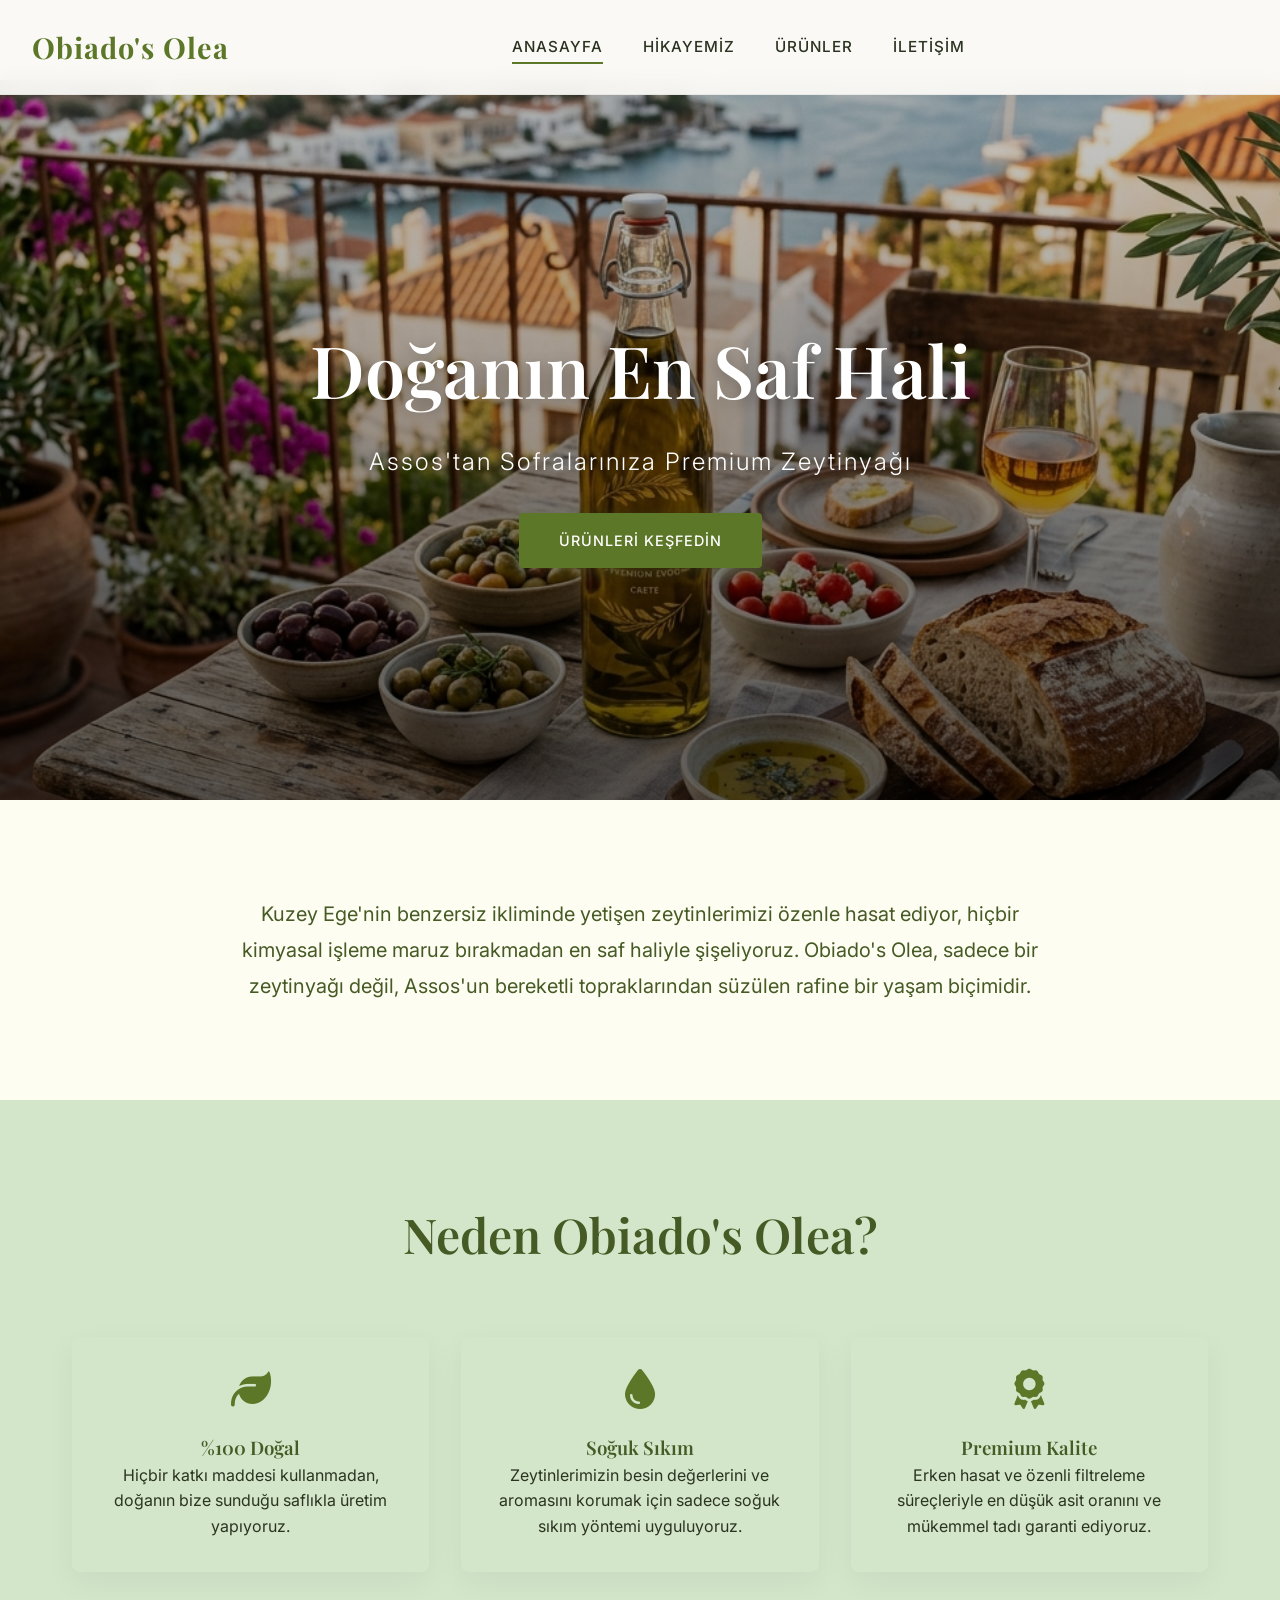
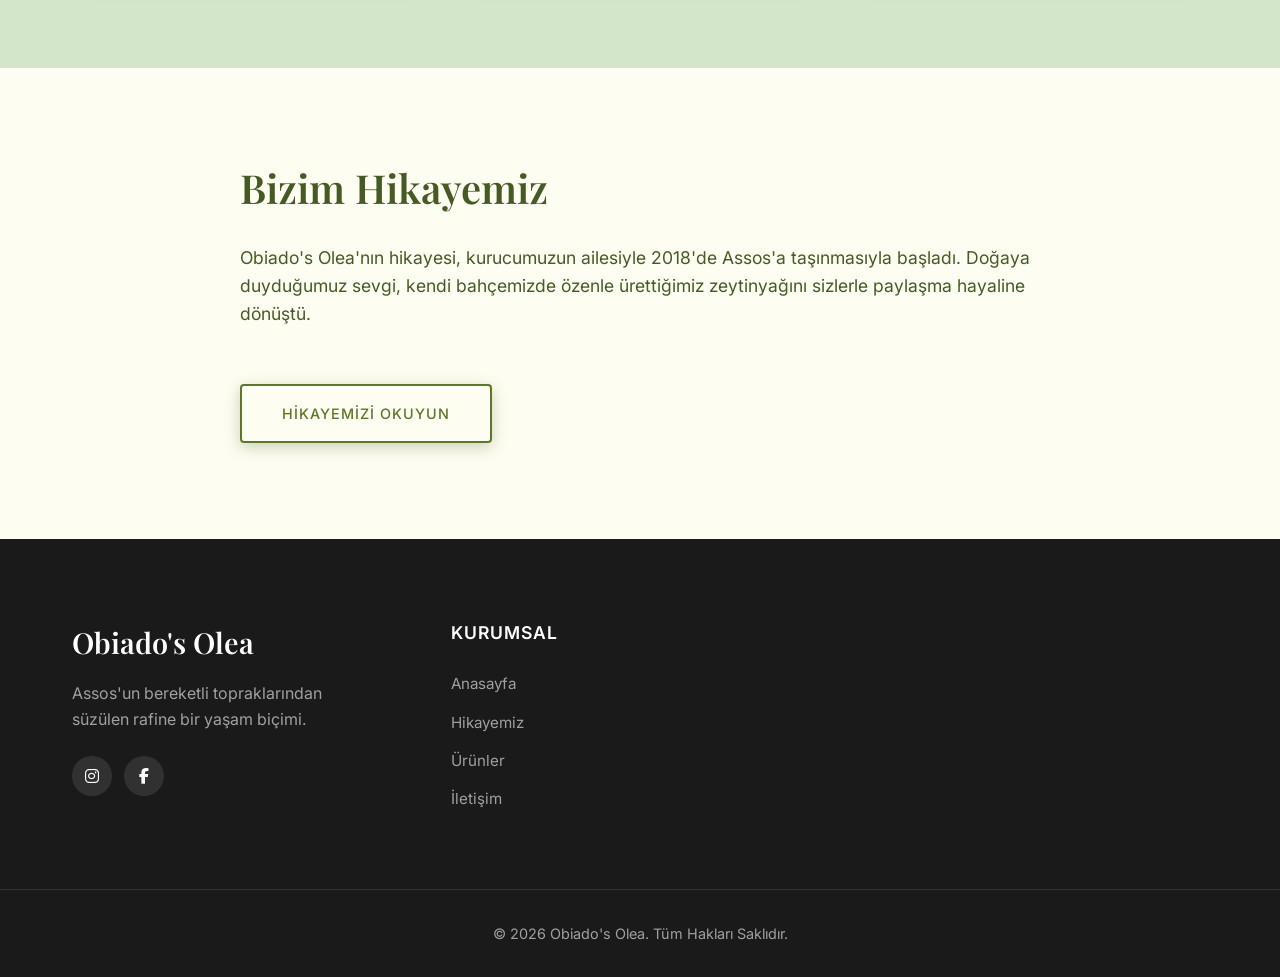
==== index.html @ 3b1939f7 "Add files via upload" ====
<!DOCTYPE html>
<html lang="tr">
<head>
    <meta charset="UTF-8">
    <meta name="viewport" content="width=device-width, initial-scale=1.0">
    <title>Anasayfa | Obiado's Olea</title>
    <meta name="description" content="Assos’un eşsiz doğasından sofralarınıza uzanan premium zeytinyağı serüveni. Obiado's Olea ile doğallığı keşfedin.">
    <link rel="stylesheet" href="styles.css">
    <link rel="preconnect" href="https://fonts.googleapis.com">
    <link rel="preconnect" href="https://fonts.gstatic.com" crossorigin>
    <link href="https://fonts.googleapis.com/css2?family=Inter:wght@300;400;500;600&family=Playfair+Display:ital,wght@0,400;0,600;0,700;1,400&display=swap" rel="stylesheet">
    <link rel="stylesheet" href="https://cdnjs.cloudflare.com/ajax/libs/font-awesome/6.4.0/css/all.min.css">
    <style>
        .features-grid {
            display: grid;
            grid-template-columns: repeat(auto-fit, minmax(300px, 1fr));
            gap: 2rem;
            margin-top: 4rem;
        }
        .feature-card {
            text-align: center;
            padding: 2rem;
            background: var(--bg-light);
            border-radius: 8px;
            box-shadow: 0 10px 30px rgba(0,0,0,0.05);
            transition: var(--transition-smooth);
        }
        .feature-card:hover {
            transform: translateY(-10px);
        }
        .feature-icon {
            font-size: 2.5rem;
            color: var(--primary-color);
            margin-bottom: 1.5rem;
        }
    </style>
</head>
<body>
    <!-- Navbar -->
    <header class="navbar">
        <div class="navbar-container">
            <a href="index.html" class="logo">Obiado's Olea</a>
            <nav class="nav-links">
                <a href="index.html" class="active">Anasayfa</a>
                <a href="hikayemiz.html">Hikayemiz</a>
                <a href="urunler.html">Ürünler</a>
                <a href="iletisim.html">İletişim</a>
            </nav>
            <div class="nav-actions">
                <div class="hamburger">
                    <div class="line1"></div>
                    <div class="line2"></div>
                    <div class="line3"></div>
                </div>
            </div>
        </div>
    </header>

    <!-- Hero Section -->
    <section class="hero">
        <div class="hero-image-container">
            <img src="assets/home_hero.png" alt="Obiado's Olea Mediterranean Setting" class="hero-image">
            <div class="hero-overlay"></div>
        </div>
        <div class="hero-content fade-in-up">
            <h1 class="hero-title">Doğanın En Saf Hali</h1>
            <p class="hero-subtitle">Assos'tan Sofralarınıza Premium Zeytinyağı</p>
            <a href="urunler.html" class="btn-primary" style="margin-top: 2rem;">Ürünleri Keşfedin</a>
        </div>
    </section>

    <main class="story-main">
        <!-- Intro Section -->
        <section class="story-intro content-section fade-in-up">
            <div class="container">
                <p class="lead-text">
                    Kuzey Ege'nin benzersiz ikliminde yetişen zeytinlerimizi özenle hasat ediyor, hiçbir kimyasal işleme maruz bırakmadan en saf haliyle şişeliyoruz. Obiado's Olea, sadece bir zeytinyağı değil, Assos'un bereketli topraklarından süzülen rafine bir yaşam biçimidir.
                </p>
            </div>
        </section>

        <!-- Features -->
        <section class="content-section bg-light">
            <div class="container">
                <h2 class="section-title fade-in-up">Neden Obiado's Olea?</h2>
                <div class="features-grid">
                    <div class="feature-card fade-in-up" style="transition-delay: 0.1s">
                        <i class="fas fa-leaf feature-icon"></i>
                        <h3>%100 Doğal</h3>
                        <p>Hiçbir katkı maddesi kullanmadan, doğanın bize sunduğu saflıkla üretim yapıyoruz.</p>
                    </div>
                    <div class="feature-card fade-in-up" style="transition-delay: 0.2s">
                        <i class="fas fa-tint feature-icon"></i>
                        <h3>Soğuk Sıkım</h3>
                        <p>Zeytinlerimizin besin değerlerini ve aromasını korumak için sadece soğuk sıkım yöntemi uyguluyoruz.</p>
                    </div>
                    <div class="feature-card fade-in-up" style="transition-delay: 0.3s">
                        <i class="fas fa-award feature-icon"></i>
                        <h3>Premium Kalite</h3>
                        <p>Erken hasat ve özenli filtreleme süreçleriyle en düşük asit oranını ve mükemmel tadı garanti ediyoruz.</p>
                    </div>
                </div>
            </div>
        </section>

        <!-- CTA to Story -->
        <section class="story-chapter content-section">
            <div class="container chapter-grid text-center">
                <div class="chapter-text full-width fade-in-up">
                    <h2>Bizim Hikayemiz</h2>
                    <p>Obiado's Olea'nın hikayesi, kurucumuzun ailesiyle 2018'de Assos'a taşınmasıyla başladı. Doğaya duyduğumuz sevgi, kendi bahçemizde özenle ürettiğimiz zeytinyağını sizlerle paylaşma hayaline dönüştü.</p>
                    <a href="hikayemiz.html" class="btn-primary" style="background-color: transparent; color: var(--primary-color); border: 2px solid var(--primary-color);">Hikayemizi Okuyun</a>
                </div>
            </div>
        </section>
    </main>

    <!-- Footer -->
    <footer class="site-footer">
        <div class="container footer-grid">
            <div class="footer-col brand-col">
                <h3 class="footer-logo">Obiado's Olea</h3>
                <p>Assos'un bereketli topraklarından süzülen rafine bir yaşam biçimi.</p>
                <div class="social-links">
                    <a href="#"><i class="fab fa-instagram"></i></a>
                    <a href="#"><i class="fab fa-facebook-f"></i></a>
                </div>
            </div>
            <div class="footer-col">
                <h4>Kurumsal</h4>
                <ul>
                    <li><a href="index.html">Anasayfa</a></li>
                    <li><a href="hikayemiz.html">Hikayemiz</a></li>
                    <li><a href="urunler.html">Ürünler</a></li>
                    <li><a href="iletisim.html">İletişim</a></li>
                </ul>
            </div>

        </div>
        <div class="footer-bottom">
            <p>&copy; 2026 Obiado's Olea. Tüm Hakları Saklıdır.</p>
        </div>
    </footer>

    <script src="script.js"></script>
</body>
</html>
---- styles.css ----
/* Base Variables */
:root {
    --primary-color: #5D7729; /* Olive Green */
    --primary-dark: #455A24; /* Dark Olive Green */
    --secondary-color: #6F141A; /* Dark Red */
    --bg-color: #FEFDF2; /* Cream */
    --bg-light: #D3E6CA; /* Light Sage Green */
    --text-main: #2b3321;
    --text-light: #455A24;
    --accent: #6F141A; /* Dark Red accent */
    
    --font-heading: 'Playfair Display', serif;
    --font-body: 'Inter', sans-serif;
    
    --transition-smooth: all 0.4s cubic-bezier(0.25, 0.46, 0.45, 0.94);
}

/* Reset & Base Styles */
* {
    margin: 0;
    padding: 0;
    box-sizing: border-box;
}

body {
    font-family: var(--font-body);
    background-color: var(--bg-color);
    color: var(--text-main);
    line-height: 1.6;
    overflow-x: hidden;
}

h1, h2, h3, h4, h5, h6 {
    font-family: var(--font-heading);
    font-weight: 600;
    color: var(--primary-dark);
}

a {
    text-decoration: none;
    color: inherit;
    transition: var(--transition-smooth);
}

.container {
    max-width: 1200px;
    margin: 0 auto;
    padding: 0 2rem;
}

.accent-text {
    color: var(--secondary-color);
    font-style: italic;
}

/* Navbar */
.navbar {
    position: fixed;
    top: 0;
    width: 100%;
    z-index: 1000;
    background-color: rgba(250, 249, 246, 0.95);
    backdrop-filter: blur(10px);
    border-bottom: 1px solid rgba(0,0,0,0.05);
    transition: var(--transition-smooth);
}

.navbar.scrolled {
    padding: 0.5rem 0;
    box-shadow: 0 4px 20px rgba(0,0,0,0.05);
}

.navbar-container {
    display: flex;
    justify-content: space-between;
    align-items: center;
    max-width: 1400px;
    margin: 0 auto;
    padding: 1.5rem 2rem;
    transition: var(--transition-smooth);
}

.navbar.scrolled .navbar-container {
    padding: 1rem 2rem;
}

.logo {
    font-family: var(--font-heading);
    font-size: 1.8rem;
    font-weight: 700;
    color: var(--primary-color);
    letter-spacing: 1px;
}

.nav-links {
    display: flex;
    gap: 2.5rem;
}

.nav-links a {
    font-size: 0.95rem;
    font-weight: 500;
    text-transform: uppercase;
    letter-spacing: 1px;
    position: relative;
}

.nav-links a::after {
    content: '';
    position: absolute;
    bottom: -5px;
    left: 0;
    width: 0;
    height: 2px;
    background-color: var(--primary-color);
    transition: var(--transition-smooth);
}

.nav-links a:hover::after, .nav-links a.active::after {
    width: 100%;
}

.nav-actions {
    display: flex;
    align-items: center;
    gap: 1.5rem;
    font-size: 0.9rem;
}

.cart-icon {
    font-size: 1.2rem;
    position: relative;
}

.cart-count {
    position: absolute;
    top: -8px;
    right: -10px;
    background-color: var(--primary-color);
    color: white;
    font-size: 0.7rem;
    width: 18px;
    height: 18px;
    border-radius: 50%;
    display: flex;
    justify-content: center;
    align-items: center;
}

.hamburger {
    display: none;
    cursor: pointer;
}

.hamburger div {
    width: 25px;
    height: 2px;
    background-color: var(--text-main);
    margin: 5px;
    transition: all 0.3s ease;
}

/* Hero Section */
.hero {
    height: 80vh;
    min-height: 500px;
    position: relative;
    display: flex;
    align-items: center;
    justify-content: center;
    text-align: center;
    margin-top: 80px; /* Offset for navbar */
    overflow: hidden;
}

.hero-image-container {
    position: absolute;
    top: 0;
    left: 0;
    width: 100%;
    height: 100%;
    z-index: 1;
}

.hero-image {
    width: 100%;
    height: 100%;
    object-fit: cover;
    transform: scale(1.05); /* For a subtle zoom effect */
}

.hero-overlay {
    position: absolute;
    top: 0;
    left: 0;
    width: 100%;
    height: 100%;
    background: linear-gradient(rgba(0,0,0,0.2), rgba(0,0,0,0.6));
}

.hero-content {
    position: relative;
    z-index: 2;
    color: white;
    padding: 0 2rem;
}

.hero-title {
    font-size: 4.5rem;
    color: white;
    margin-bottom: 1rem;
    text-shadow: 0 4px 15px rgba(0,0,0,0.3);
}

.hero-subtitle {
    font-size: 1.5rem;
    font-weight: 300;
    letter-spacing: 2px;
}

/* Typography & Content Sections */
.content-section {
    padding: 6rem 0;
}

.bg-light {
    background-color: var(--bg-light);
}

.story-intro {
    text-align: center;
    max-width: 900px;
    margin: 0 auto;
}

.lead-text {
    font-size: 1.25rem;
    color: var(--text-light);
    line-height: 1.8;
}

.section-title {
    font-size: 3rem;
    text-align: center;
    margin-bottom: 4rem;
}

/* Chapter Grid */
.chapter-grid {
    display: grid;
    grid-template-columns: 1fr 1fr;
    gap: 4rem;
    align-items: center;
}

.chapter-grid.reverse {
    direction: rtl;
}

.chapter-grid.reverse > * {
    direction: ltr;
}

.chapter-text h2 {
    font-size: 2.5rem;
    margin-bottom: 2rem;
    line-height: 1.2;
}

.chapter-text p {
    margin-bottom: 1.5rem;
    color: var(--text-light);
    font-size: 1.1rem;
}

.chapter-image-wrapper {
    position: relative;
    border-radius: 12px;
    overflow: hidden;
    box-shadow: 0 20px 40px rgba(0,0,0,0.1);
}

.chapter-image {
    width: 100%;
    height: auto;
    display: block;
    transition: transform 0.7s ease;
}

.chapter-image-wrapper:hover .chapter-image {
    transform: scale(1.05);
}

.full-width {
    grid-column: 1 / -1;
    max-width: 800px;
    margin: 0 auto;
}

/* Process Timeline */
.process-timeline {
    display: grid;
    grid-template-columns: repeat(auto-fit, minmax(250px, 1fr));
    gap: 2rem;
}

.process-item {
    background: var(--bg-light);
    padding: 2.5rem 2rem;
    border-radius: 8px;
    box-shadow: 0 5px 15px rgba(0,0,0,0.03);
    transition: var(--transition-smooth);
    border-top: 4px solid transparent;
}

.process-item:hover {
    transform: translateY(-10px);
    box-shadow: 0 15px 30px rgba(0,0,0,0.08);
    border-top-color: var(--primary-color);
}

.process-number {
    font-family: var(--font-heading);
    font-size: 3rem;
    color: rgba(85, 107, 47, 0.1); /* Very light primary color */
    font-weight: 700;
    margin-bottom: 1rem;
    line-height: 1;
}

.process-item h3 {
    font-size: 1.25rem;
    margin-bottom: 1rem;
}

.process-item p {
    font-size: 0.95rem;
    color: var(--text-light);
}

/* Buttons */
.btn-primary {
    display: inline-block;
    padding: 1rem 2.5rem;
    background-color: var(--primary-color);
    color: white;
    text-transform: uppercase;
    letter-spacing: 1px;
    font-weight: 500;
    font-size: 0.9rem;
    border-radius: 4px;
    margin-top: 2rem;
    box-shadow: 0 4px 15px rgba(85, 107, 47, 0.3);
}

.btn-primary:hover {
    background-color: var(--primary-dark);
    transform: translateY(-2px);
    box-shadow: 0 6px 20px rgba(85, 107, 47, 0.4);
}

/* Footer */
.site-footer {
    background-color: #1a1a1a;
    color: #e0e0e0;
    padding: 5rem 0 2rem;
}

.footer-grid {
    display: grid;
    grid-template-columns: 2fr 1fr 1.5fr 1.5fr;
    gap: 3rem;
    margin-bottom: 4rem;
}

.footer-logo {
    color: white;
    font-size: 1.8rem;
    margin-bottom: 1rem;
}

.brand-col p {
    color: #a0a0a0;
    margin-bottom: 1.5rem;
    max-width: 300px;
}

.social-links a {
    display: inline-flex;
    justify-content: center;
    align-items: center;
    width: 40px;
    height: 40px;
    border-radius: 50%;
    background-color: rgba(255,255,255,0.1);
    color: white;
    margin-right: 0.5rem;
}

.social-links a:hover {
    background-color: var(--primary-color);
}

.footer-col h4 {
    color: white;
    font-family: var(--font-body);
    font-size: 1.1rem;
    margin-bottom: 1.5rem;
    text-transform: uppercase;
    letter-spacing: 1px;
}

.footer-col ul {
    list-style: none;
}

.footer-col ul li {
    margin-bottom: 0.8rem;
}

.footer-col ul a {
    color: #a0a0a0;
    font-size: 0.95rem;
}

.footer-col ul a:hover {
    color: var(--primary-color);
}

.footer-bottom {
    text-align: center;
    padding-top: 2rem;
    border-top: 1px solid rgba(255,255,255,0.1);
    color: #a0a0a0;
    font-size: 0.9rem;
}

/* Animations */
.fade-in-up {
    opacity: 0;
    transform: translateY(40px);
    transition: opacity 0.8s ease-out, transform 0.8s ease-out;
}

.fade-in-left {
    opacity: 0;
    transform: translateX(-40px);
    transition: opacity 0.8s ease-out, transform 0.8s ease-out;
}

.fade-in-right {
    opacity: 0;
    transform: translateX(40px);
    transition: opacity 0.8s ease-out, transform 0.8s ease-out;
}

.fade-in-up.visible,
.fade-in-left.visible,
.fade-in-right.visible {
    opacity: 1;
    transform: translate(0);
}

/* Responsive */
@media (max-width: 992px) {
    .chapter-grid {
        grid-template-columns: 1fr;
        gap: 2rem;
    }
    
    .chapter-grid.reverse {
        direction: ltr;
    }
    
    .footer-grid {
        grid-template-columns: 1fr 1fr;
    }
}

@media (max-width: 768px) {
    .nav-links {
        display: none; /* Add mobile menu logic in JS if needed */
    }
    
    .hamburger {
        display: block;
    }
    
    .hero-title {
        font-size: 3rem;
    }
    
    .footer-grid {
        grid-template-columns: 1fr;
        gap: 2rem;
    }
}
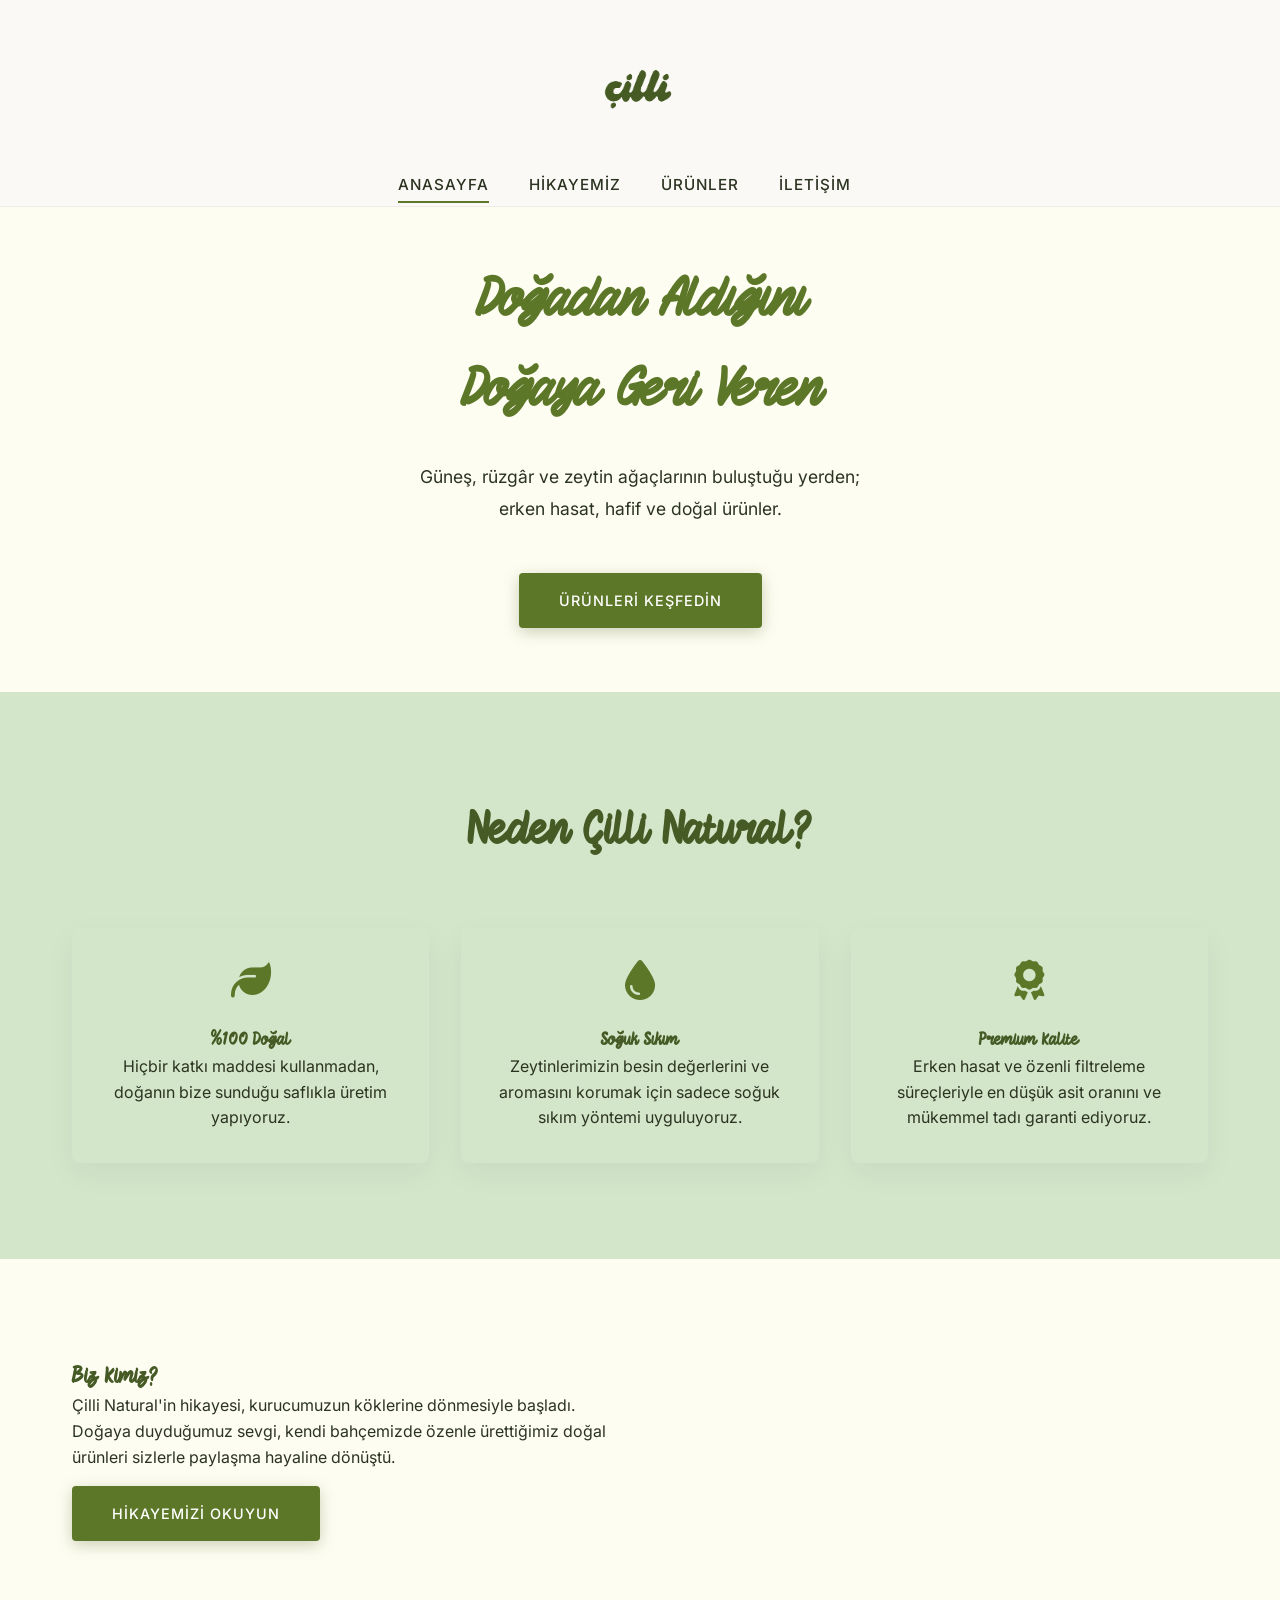
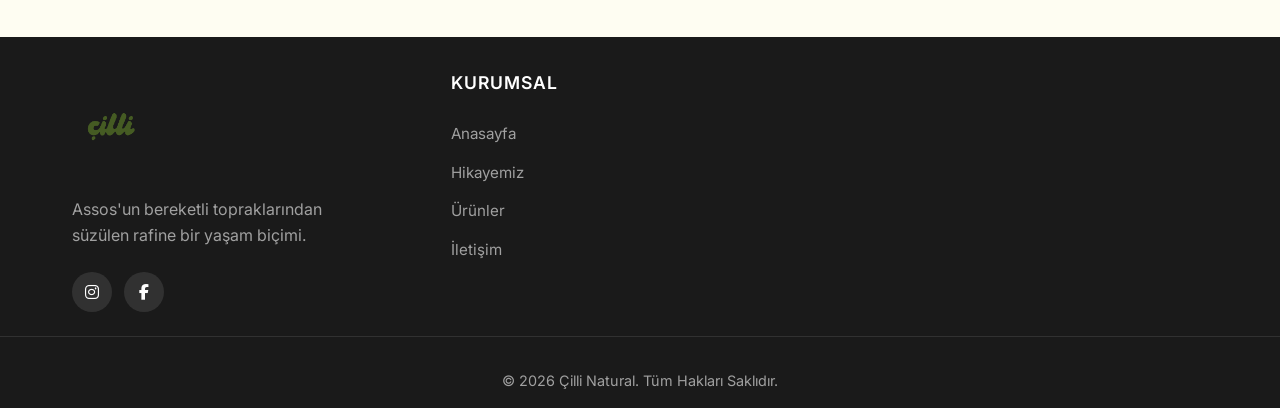
==== commit 5f40dd8a: "Add files via upload" ====
--- a/index.html
+++ b/index.html
@@ -3,8 +3,8 @@
 <head>
     <meta charset="UTF-8">
     <meta name="viewport" content="width=device-width, initial-scale=1.0">
-    <title>Anasayfa | Obiado's Olea</title>
-    <meta name="description" content="Assos’un eşsiz doğasından sofralarınıza uzanan premium zeytinyağı serüveni. Obiado's Olea ile doğallığı keşfedin.">
+    <title>Anasayfa | Çilli Natural</title>
+    <meta name="description" content="Ege’nin eşsiz doğasından sofralarınıza uzanan doğal ürün serüveni. Çilli Natural ile doğallığı keşfedin.">
     <link rel="stylesheet" href="styles.css">
     <link rel="preconnect" href="https://fonts.googleapis.com">
     <link rel="preconnect" href="https://fonts.gstatic.com" crossorigin>
@@ -39,7 +39,7 @@
     <!-- Navbar -->
     <header class="navbar">
         <div class="navbar-container">
-            <a href="index.html" class="logo">Obiado's Olea</a>
+            <a href="index.html" class="logo"><img src="assets/logo.png" alt="Çilli Natural Logo"></a>
             <nav class="nav-links">
                 <a href="index.html" class="active">Anasayfa</a>
                 <a href="hikayemiz.html">Hikayemiz</a>
@@ -56,33 +56,23 @@
         </div>
     </header>
 
-    <!-- Hero Section -->
-    <section class="hero">
-        <div class="hero-image-container">
-            <img src="assets/home_hero.png" alt="Obiado's Olea Mediterranean Setting" class="hero-image">
-            <div class="hero-overlay"></div>
-        </div>
-        <div class="hero-content fade-in-up">
-            <h1 class="hero-title">Doğanın En Saf Hali</h1>
-            <p class="hero-subtitle">Assos'tan Sofralarınıza Premium Zeytinyağı</p>
-            <a href="urunler.html" class="btn-primary" style="margin-top: 2rem;">Ürünleri Keşfedin</a>
+    <!-- Page Header -->
+    <section class="page-header fade-in-up" style="background-color: transparent; padding-top: 250px; text-align: center; padding-bottom: 4rem;">
+        <div class="container">
+            <h1 class="page-title" style="color: var(--primary-color); font-family: var(--font-heading); font-style: italic; font-size: 3.5rem;">Doğadan Aldığını<br>Doğaya Geri Veren</h1>
+            <p class="lead-text" style="max-width: 800px; margin: 2rem auto; color: var(--text-main); font-size: 1.1rem; line-height: 1.8;">
+                Güneş, rüzgâr ve zeytin ağaçlarının buluştuğu yerden;<br>erken hasat, hafif ve doğal ürünler.
+            </p>
+            <a href="urunler.html" class="btn-primary" style="margin-top: 1rem;">Ürünleri Keşfedin</a>
         </div>
     </section>
 
     <main class="story-main">
-        <!-- Intro Section -->
-        <section class="story-intro content-section fade-in-up">
-            <div class="container">
-                <p class="lead-text">
-                    Kuzey Ege'nin benzersiz ikliminde yetişen zeytinlerimizi özenle hasat ediyor, hiçbir kimyasal işleme maruz bırakmadan en saf haliyle şişeliyoruz. Obiado's Olea, sadece bir zeytinyağı değil, Assos'un bereketli topraklarından süzülen rafine bir yaşam biçimidir.
-                </p>
-            </div>
-        </section>
 
         <!-- Features -->
         <section class="content-section bg-light">
             <div class="container">
-                <h2 class="section-title fade-in-up">Neden Obiado's Olea?</h2>
+                <h2 class="section-title fade-in-up">Neden Çilli Natural?</h2>
                 <div class="features-grid">
                     <div class="feature-card fade-in-up" style="transition-delay: 0.1s">
                         <i class="fas fa-leaf feature-icon"></i>
@@ -106,10 +96,10 @@
         <!-- CTA to Story -->
         <section class="story-chapter content-section">
             <div class="container chapter-grid text-center">
-                <div class="chapter-text full-width fade-in-up">
-                    <h2>Bizim Hikayemiz</h2>
-                    <p>Obiado's Olea'nın hikayesi, kurucumuzun ailesiyle 2018'de Assos'a taşınmasıyla başladı. Doğaya duyduğumuz sevgi, kendi bahçemizde özenle ürettiğimiz zeytinyağını sizlerle paylaşma hayaline dönüştü.</p>
-                    <a href="hikayemiz.html" class="btn-primary" style="background-color: transparent; color: var(--primary-color); border: 2px solid var(--primary-color);">Hikayemizi Okuyun</a>
+                <div class="about-text fade-in-left">
+                    <h2>Biz Kimiz?</h2>
+                    <p>Çilli Natural'in hikayesi, kurucumuzun köklerine dönmesiyle başladı. Doğaya duyduğumuz sevgi, kendi bahçemizde özenle ürettiğimiz doğal ürünleri sizlerle paylaşma hayaline dönüştü.</p>
+                    <a href="hikayemiz.html" class="btn-primary" style="margin-top: 1rem;">Hikayemizi Okuyun</a>
                 </div>
             </div>
         </section>
@@ -119,7 +109,7 @@
     <footer class="site-footer">
         <div class="container footer-grid">
             <div class="footer-col brand-col">
-                <h3 class="footer-logo">Obiado's Olea</h3>
+                <img src="assets/logo.png" alt="Çilli Natural Logo" class="footer-logo-img">
                 <p>Assos'un bereketli topraklarından süzülen rafine bir yaşam biçimi.</p>
                 <div class="social-links">
                     <a href="#"><i class="fab fa-instagram"></i></a>
@@ -138,7 +128,7 @@
 
         </div>
         <div class="footer-bottom">
-            <p>&copy; 2026 Obiado's Olea. Tüm Hakları Saklıdır.</p>
+            <p>&copy; 2026 Çilli Natural. Tüm Hakları Saklıdır.</p>
         </div>
     </footer>
 
--- a/styles.css
+++ b/styles.css
@@ -1,3 +1,12 @@
+/* Custom Fonts */
+@font-face {
+    font-family: 'ATP-Archie';
+    src: url('archie-script-font/atp-archie.otf') format('opentype');
+    font-weight: normal;
+    font-style: normal;
+    font-display: swap;
+}
+
 /* Base Variables */
 :root {
     --primary-color: #5D7729; /* Olive Green */
@@ -9,7 +18,7 @@
     --text-light: #455A24;
     --accent: #6F141A; /* Dark Red accent */
     
-    --font-heading: 'Playfair Display', serif;
+    --font-heading: 'ATP-Archie', sans-serif;
     --font-body: 'Inter', sans-serif;
     
     --transition-smooth: all 0.4s cubic-bezier(0.25, 0.46, 0.45, 0.94);
@@ -72,29 +81,37 @@
 
 .navbar-container {
     display: flex;
-    justify-content: space-between;
+    flex-wrap: wrap;
+    justify-content: center;
     align-items: center;
     max-width: 1400px;
     margin: 0 auto;
-    padding: 1.5rem 2rem;
+    padding: 0.5rem 2rem;
     transition: var(--transition-smooth);
 }
 
 .navbar.scrolled .navbar-container {
-    padding: 1rem 2rem;
+    padding: 0.2rem 2rem;
 }
 
 .logo {
-    font-family: var(--font-heading);
-    font-size: 1.8rem;
-    font-weight: 700;
-    color: var(--primary-color);
-    letter-spacing: 1px;
+    display: flex;
+    align-items: center;
+    width: 100%;
+    justify-content: center;
+    margin-bottom: 0.2rem;
+}
+
+.logo img {
+    height: 162px; /* Increased by 20% from 135px */
+    width: auto;
+    display: block;
 }
 
 .nav-links {
     display: flex;
     gap: 2.5rem;
+    margin-right: 2rem;
 }
 
 .nav-links a {
@@ -103,6 +120,7 @@
     text-transform: uppercase;
     letter-spacing: 1px;
     position: relative;
+    color: var(--text-main);
 }
 
 .nav-links a::after {
@@ -130,6 +148,7 @@
 .cart-icon {
     font-size: 1.2rem;
     position: relative;
+    color: var(--text-main);
 }
 
 .cart-count {
@@ -363,20 +382,27 @@
 .site-footer {
     background-color: #1a1a1a;
     color: #e0e0e0;
-    padding: 5rem 0 2rem;
+    padding: 2rem 0 1rem; /* Reduced from 5rem 0 2rem */
 }
 
 .footer-grid {
     display: grid;
     grid-template-columns: 2fr 1fr 1.5fr 1.5fr;
-    gap: 3rem;
-    margin-bottom: 4rem;
+    gap: 1.5rem; /* Reduced from 3rem */
+    margin-bottom: 1.5rem; /* Reduced from 4rem */
 }
 
 .footer-logo {
     color: white;
     font-size: 1.8rem;
-    margin-bottom: 1rem;
+    margin-bottom: 0.5rem;
+}
+
+.footer-logo-img {
+    height: 115px; /* Increased by 20% from 96px */
+    width: auto;
+    margin-bottom: 0.8rem;
+    display: block;
 }
 
 .brand-col p {
@@ -479,19 +505,173 @@
 
 @media (max-width: 768px) {
     .nav-links {
-        display: none; /* Add mobile menu logic in JS if needed */
-    }
-    
+        display: flex;
+        flex-direction: column;
+        position: absolute;
+        top: 100%;
+        left: 0;
+        width: 100%;
+        background-color: var(--bg-color);
+        padding: 2rem;
+        box-shadow: 0 10px 20px rgba(0,0,0,0.05);
+        transform: translateY(-150%);
+        opacity: 0;
+        visibility: hidden;
+        transition: var(--transition-smooth);
+        z-index: 999;
+    }
+    
+    .nav-links.active {
+        transform: translateY(0);
+        opacity: 1;
+        visibility: visible;
+    }
+
     .hamburger {
         display: block;
+        z-index: 1000;
+    }
+    
+    .hamburger.active div:nth-child(1) {
+        transform: rotate(-45deg) translate(-5px, 5px);
+    }
+    
+    .hamburger.active div:nth-child(2) {
+        opacity: 0;
+    }
+    
+    .hamburger.active div:nth-child(3) {
+        transform: rotate(45deg) translate(-5px, -5px);
     }
     
     .hero-title {
-        font-size: 3rem;
+        font-size: 2.5rem;
+    }
+    
+    .section-title {
+        font-size: 2.2rem;
+    }
+
+    .process-timeline {
+        grid-template-columns: 1fr;
     }
     
     .footer-grid {
         grid-template-columns: 1fr;
         gap: 2rem;
-    }
-}
+        text-align: center;
+    }
+
+    .container {
+        padding: 0 1.5rem;
+    }
+
+    .brand-col p {
+        margin: 0 auto 1.5rem auto;
+    }
+}
+
+/* Vertical Timeline */
+.vertical-timeline {
+    position: relative;
+    max-width: 800px;
+    margin: 0 auto;
+    padding: 2rem 0;
+}
+
+.vertical-timeline::after {
+    content: '';
+    position: absolute;
+    width: 0;
+    border-left: 3px dashed var(--primary-color);
+    top: 0;
+    bottom: 0;
+    left: 50%;
+    transform: translateX(-50%);
+    z-index: 1;
+}
+
+.timeline-item {
+    position: relative;
+    width: 50%;
+    padding: 2rem 0;
+    z-index: 2;
+}
+
+.timeline-item.left {
+    left: 0;
+    padding-right: 4rem;
+    display: flex;
+    justify-content: flex-end;
+}
+
+.timeline-item.right {
+    left: 50%;
+    padding-left: 4rem;
+    display: flex;
+    justify-content: flex-start;
+}
+
+.timeline-circle {
+    width: 250px;
+    height: 250px;
+    border: 3px solid var(--primary-color);
+    border-radius: 50%;
+    background-color: white;
+    display: flex;
+    align-items: center;
+    justify-content: center;
+    overflow: hidden;
+    position: relative;
+}
+
+.timeline-circle img {
+    max-width: 80%;
+    max-height: 80%;
+    object-fit: contain;
+}
+
+.timeline-item::after {
+    content: '';
+    position: absolute;
+    width: 16px;
+    height: 16px;
+    background-color: var(--primary-color);
+    border-radius: 50%;
+    top: 50%;
+    transform: translateY(-50%);
+    z-index: 3;
+}
+
+.timeline-item.left::after {
+    right: -8px;
+}
+
+.timeline-item.right::after {
+    left: -8px;
+}
+
+@media (max-width: 768px) {
+    .vertical-timeline::after {
+        left: 40px;
+        transform: none;
+    }
+    
+    .timeline-item {
+        width: 100%;
+        left: 0 !important;
+        padding-left: 80px !important;
+        padding-right: 0 !important;
+        justify-content: flex-start !important;
+    }
+
+    .timeline-item.left::after, .timeline-item.right::after {
+        left: 32px;
+        right: auto;
+    }
+
+    .timeline-circle {
+        width: 200px;
+        height: 200px;
+    }
+}
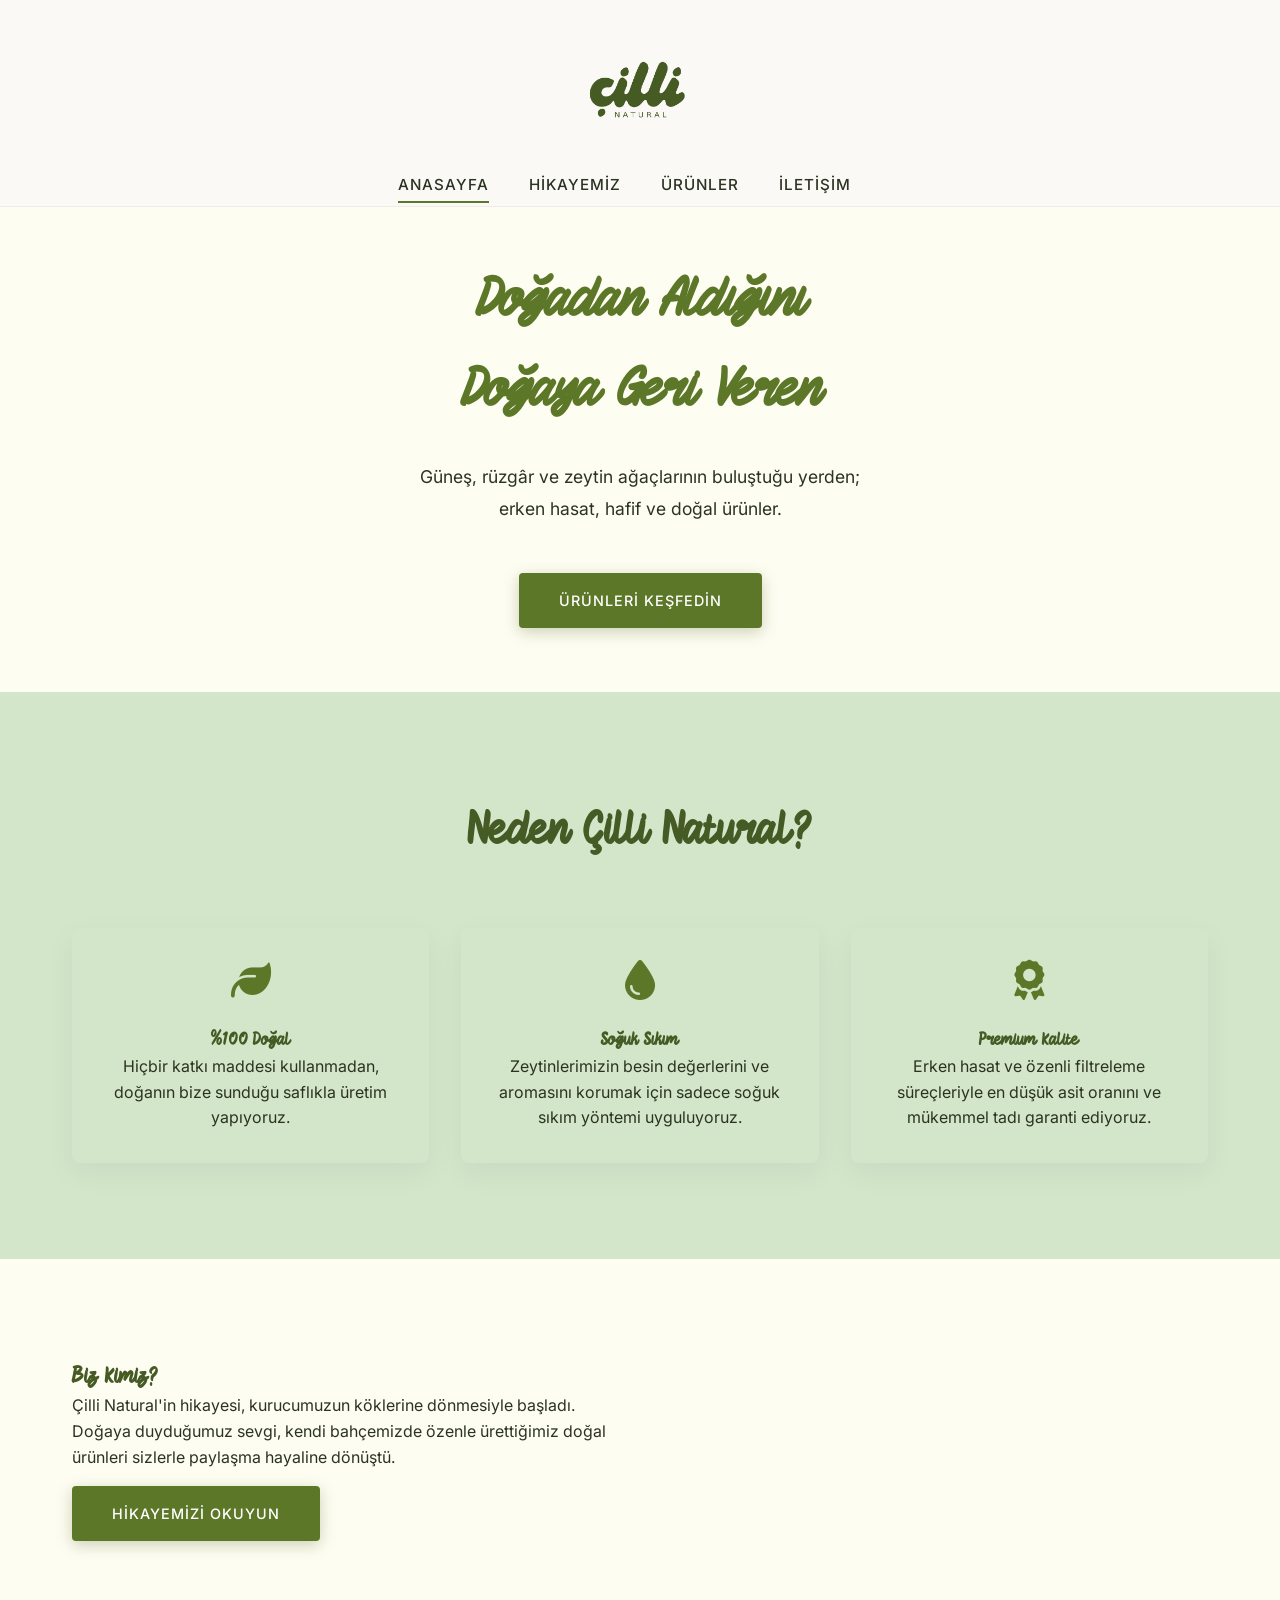
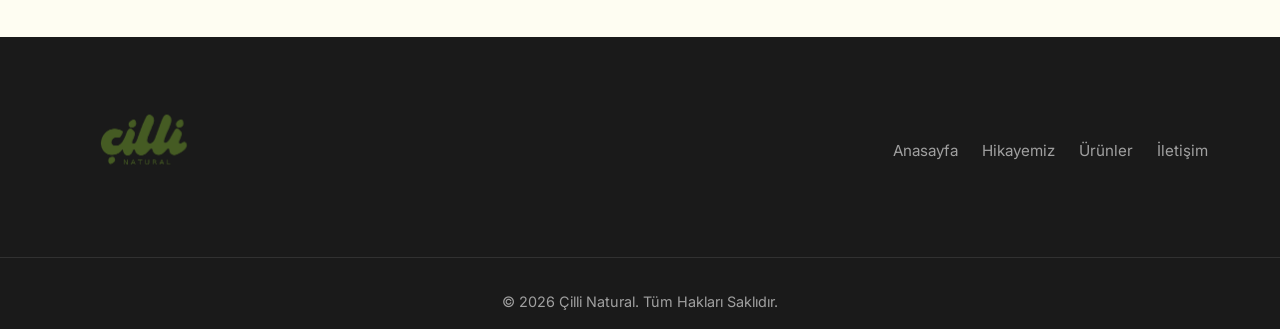
==== commit ae9d0b5d: "Add files via upload" ====
--- a/index.html
+++ b/index.html
@@ -110,14 +110,8 @@
         <div class="container footer-grid">
             <div class="footer-col brand-col">
                 <img src="assets/logo.png" alt="Çilli Natural Logo" class="footer-logo-img">
-                <p>Assos'un bereketli topraklarından süzülen rafine bir yaşam biçimi.</p>
-                <div class="social-links">
-                    <a href="#"><i class="fab fa-instagram"></i></a>
-                    <a href="#"><i class="fab fa-facebook-f"></i></a>
-                </div>
             </div>
             <div class="footer-col">
-                <h4>Kurumsal</h4>
                 <ul>
                     <li><a href="index.html">Anasayfa</a></li>
                     <li><a href="hikayemiz.html">Hikayemiz</a></li>
--- a/styles.css
+++ b/styles.css
@@ -103,9 +103,10 @@
 }
 
 .logo img {
-    height: 162px; /* Increased by 20% from 135px */
+    height: 162px; /* Base height */
     width: auto;
     display: block;
+    transform: scale(1.44); /* Increased by another 20% */
 }
 
 .nav-links {
@@ -386,10 +387,12 @@
 }
 
 .footer-grid {
-    display: grid;
-    grid-template-columns: 2fr 1fr 1.5fr 1.5fr;
-    gap: 1.5rem; /* Reduced from 3rem */
-    margin-bottom: 1.5rem; /* Reduced from 4rem */
+    display: flex;
+    justify-content: space-between;
+    align-items: center;
+    flex-wrap: wrap;
+    gap: 1.5rem;
+    margin-bottom: 1.5rem;
 }
 
 .footer-logo {
@@ -399,10 +402,12 @@
 }
 
 .footer-logo-img {
-    height: 115px; /* Increased by 20% from 96px */
+    height: 140px; /* Increased base height */
     width: auto;
-    margin-bottom: 0.8rem;
+    margin-bottom: 1.5rem;
     display: block;
+    transform: scale(1.5); /* Scaled even further */
+    transform-origin: left center;
 }
 
 .brand-col p {
@@ -438,10 +443,13 @@
 
 .footer-col ul {
     list-style: none;
+    display: flex;
+    flex-wrap: wrap;
+    gap: 1.5rem;
 }
 
 .footer-col ul li {
-    margin-bottom: 0.8rem;
+    margin-bottom: 0;
 }
 
 .footer-col ul a {
@@ -499,7 +507,7 @@
     }
     
     .footer-grid {
-        grid-template-columns: 1fr 1fr;
+        justify-content: center;
     }
 }
 
@@ -557,7 +565,7 @@
     }
     
     .footer-grid {
-        grid-template-columns: 1fr;
+        flex-direction: column;
         gap: 2rem;
         text-align: center;
     }
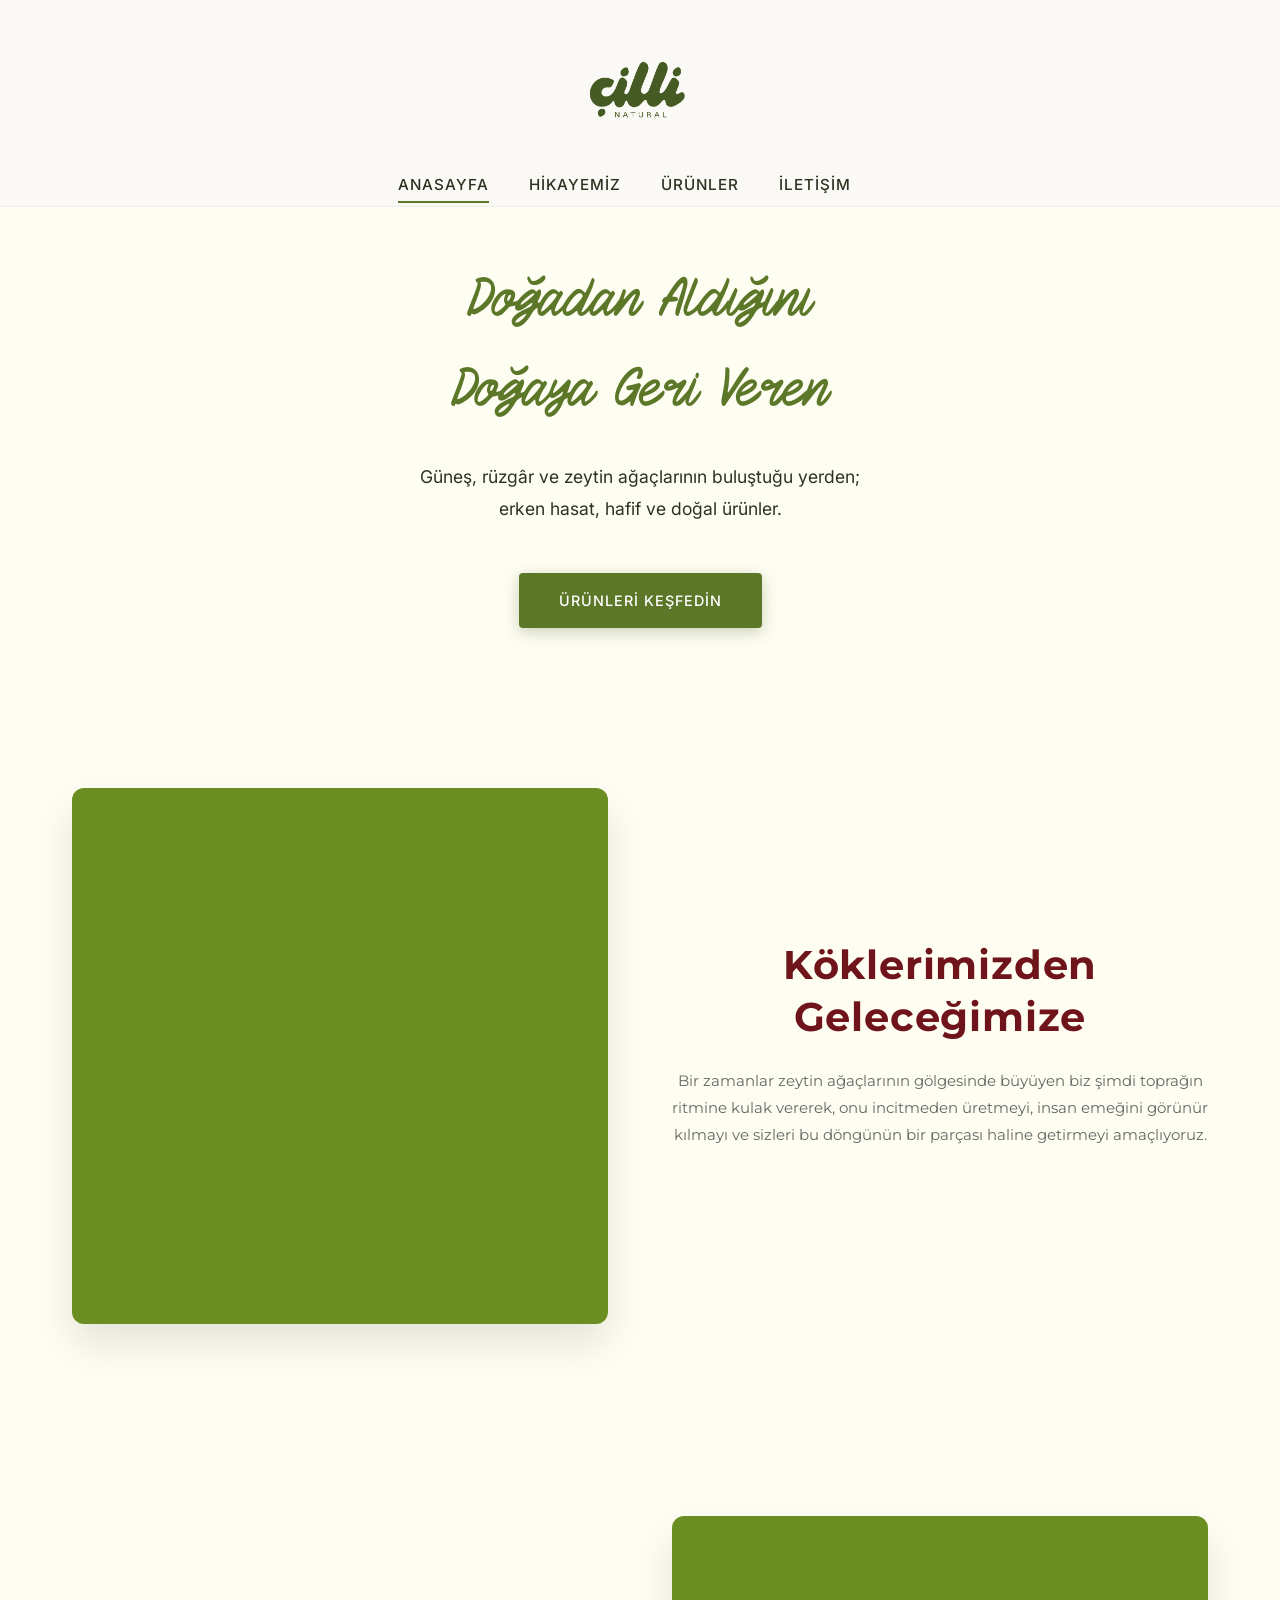
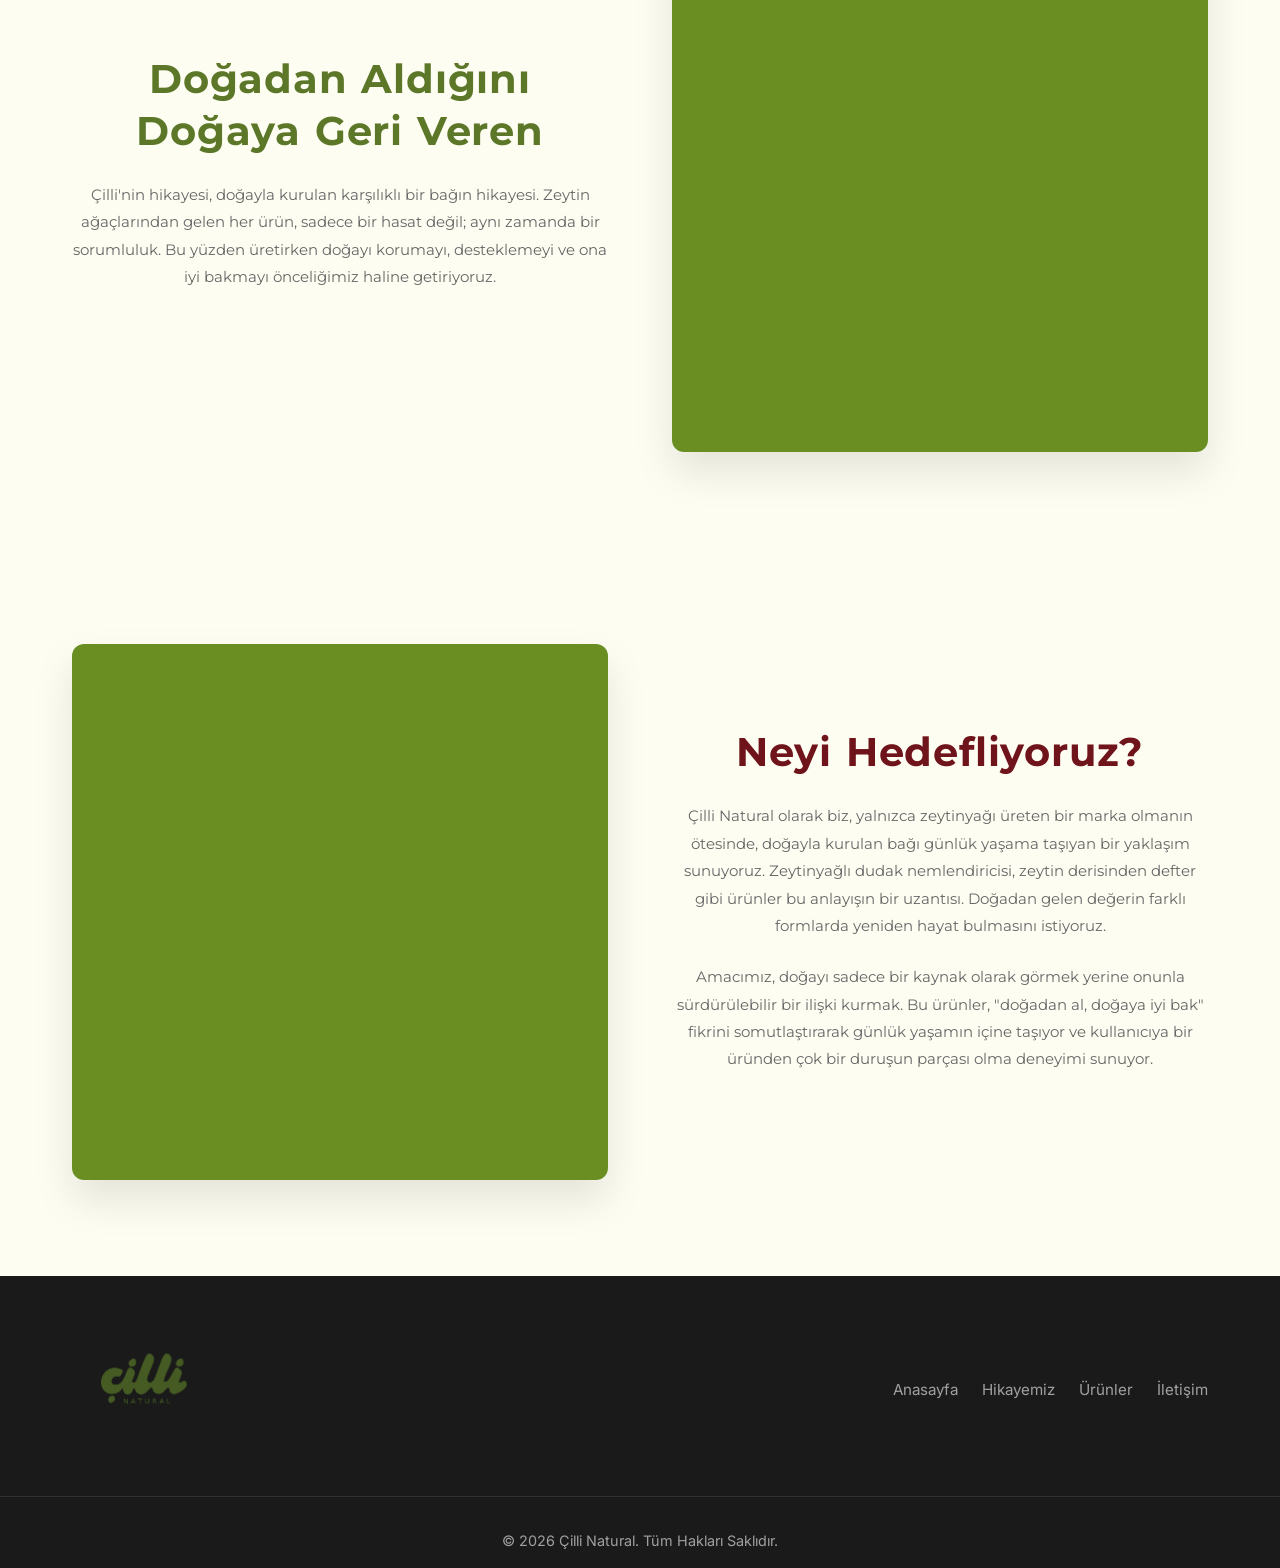
==== commit 1633b815: "Add files via upload" ====
--- a/index.html
+++ b/index.html
@@ -9,6 +9,7 @@
     <link rel="preconnect" href="https://fonts.googleapis.com">
     <link rel="preconnect" href="https://fonts.gstatic.com" crossorigin>
     <link href="https://fonts.googleapis.com/css2?family=Inter:wght@300;400;500;600&family=Playfair+Display:ital,wght@0,400;0,600;0,700;1,400&display=swap" rel="stylesheet">
+    <link href="https://fonts.googleapis.com/css2?family=Montserrat:wght@400;500;700&display=swap" rel="stylesheet">
     <link rel="stylesheet" href="https://cdnjs.cloudflare.com/ajax/libs/font-awesome/6.4.0/css/all.min.css">
     <style>
         .features-grid {
@@ -32,6 +33,29 @@
             font-size: 2.5rem;
             color: var(--primary-color);
             margin-bottom: 1.5rem;
+        }
+        
+        .montserrat-text {
+            font-family: 'Montserrat', sans-serif;
+            text-align: center;
+        }
+        .montserrat-text h2 {
+            font-family: 'Montserrat', sans-serif;
+            font-weight: 700;
+            font-size: 2.5rem;
+            margin-bottom: 1.5rem;
+            line-height: 1.3;
+        }
+        .montserrat-text p {
+            color: #666;
+            line-height: 1.8;
+            font-size: 0.95rem;
+        }
+        .placeholder-img {
+            background-color: #6b8e23; /* Olive green placeholder */
+            aspect-ratio: 1 / 1;
+            width: 100%;
+            border-radius: 0;
         }
     </style>
 </head>
@@ -68,38 +92,42 @@
     </section>
 
     <main class="story-main">
-
-        <!-- Features -->
-        <section class="content-section bg-light">
-            <div class="container">
-                <h2 class="section-title fade-in-up">Neden Çilli Natural?</h2>
-                <div class="features-grid">
-                    <div class="feature-card fade-in-up" style="transition-delay: 0.1s">
-                        <i class="fas fa-leaf feature-icon"></i>
-                        <h3>%100 Doğal</h3>
-                        <p>Hiçbir katkı maddesi kullanmadan, doğanın bize sunduğu saflıkla üretim yapıyoruz.</p>
-                    </div>
-                    <div class="feature-card fade-in-up" style="transition-delay: 0.2s">
-                        <i class="fas fa-tint feature-icon"></i>
-                        <h3>Soğuk Sıkım</h3>
-                        <p>Zeytinlerimizin besin değerlerini ve aromasını korumak için sadece soğuk sıkım yöntemi uyguluyoruz.</p>
-                    </div>
-                    <div class="feature-card fade-in-up" style="transition-delay: 0.3s">
-                        <i class="fas fa-award feature-icon"></i>
-                        <h3>Premium Kalite</h3>
-                        <p>Erken hasat ve özenli filtreleme süreçleriyle en düşük asit oranını ve mükemmel tadı garanti ediyoruz.</p>
-                    </div>
+        <!-- Section 1 -->
+        <section class="content-section">
+            <div class="container chapter-grid">
+                <div class="chapter-image-wrapper fade-in-right">
+                    <div class="placeholder-img"></div>
+                </div>
+                <div class="chapter-text montserrat-text fade-in-left">
+                    <h2 style="color: var(--secondary-color);">Köklerimizden<br>Geleceğimize</h2>
+                    <p style="font-weight: 400;">Bir zamanlar zeytin ağaçlarının gölgesinde büyüyen biz şimdi toprağın ritmine kulak vererek, onu incitmeden üretmeyi, insan emeğini görünür kılmayı ve sizleri bu döngünün bir parçası haline getirmeyi amaçlıyoruz.</p>
                 </div>
             </div>
         </section>
 
-        <!-- CTA to Story -->
-        <section class="story-chapter content-section">
-            <div class="container chapter-grid text-center">
-                <div class="about-text fade-in-left">
-                    <h2>Biz Kimiz?</h2>
-                    <p>Çilli Natural'in hikayesi, kurucumuzun köklerine dönmesiyle başladı. Doğaya duyduğumuz sevgi, kendi bahçemizde özenle ürettiğimiz doğal ürünleri sizlerle paylaşma hayaline dönüştü.</p>
-                    <a href="hikayemiz.html" class="btn-primary" style="margin-top: 1rem;">Hikayemizi Okuyun</a>
+        <!-- Section 2 -->
+        <section class="content-section">
+            <div class="container chapter-grid reverse">
+                <div class="chapter-image-wrapper fade-in-left">
+                    <div class="placeholder-img"></div>
+                </div>
+                <div class="chapter-text montserrat-text fade-in-right">
+                    <h2 style="color: var(--primary-color);">Doğadan Aldığını<br>Doğaya Geri Veren</h2>
+                    <p style="font-weight: 400;">Çilli'nin hikayesi, doğayla kurulan karşılıklı bir bağın hikayesi. Zeytin ağaçlarından gelen her ürün, sadece bir hasat değil; aynı zamanda bir sorumluluk. Bu yüzden üretirken doğayı korumayı, desteklemeyi ve ona iyi bakmayı önceliğimiz haline getiriyoruz.</p>
+                </div>
+            </div>
+        </section>
+
+        <!-- Section 3 -->
+        <section class="content-section">
+            <div class="container chapter-grid">
+                <div class="chapter-image-wrapper fade-in-right">
+                    <div class="placeholder-img"></div>
+                </div>
+                <div class="chapter-text montserrat-text fade-in-left">
+                    <h2 style="color: var(--secondary-color);">Neyi Hedefliyoruz?</h2>
+                    <p style="font-weight: 400; margin-bottom: 1.5rem;">Çilli Natural olarak biz, yalnızca zeytinyağı üreten bir marka olmanın ötesinde, doğayla kurulan bağı günlük yaşama taşıyan bir yaklaşım sunuyoruz. Zeytinyağlı dudak nemlendiricisi, zeytin derisinden defter gibi ürünler bu anlayışın bir uzantısı. Doğadan gelen değerin farklı formlarda yeniden hayat bulmasını istiyoruz.</p>
+                    <p style="font-weight: 400;">Amacımız, doğayı sadece bir kaynak olarak görmek yerine onunla sürdürülebilir bir ilişki kurmak. Bu ürünler, "doğadan al, doğaya iyi bak" fikrini somutlaştırarak günlük yaşamın içine taşıyor ve kullanıcıya bir üründen çok bir duruşun parçası olma deneyimi sunuyor.</p>
                 </div>
             </div>
         </section>
--- a/styles.css
+++ b/styles.css
@@ -9,18 +9,24 @@
 
 /* Base Variables */
 :root {
-    --primary-color: #5D7729; /* Olive Green */
-    --primary-dark: #455A24; /* Dark Olive Green */
-    --secondary-color: #6F141A; /* Dark Red */
-    --bg-color: #FEFDF2; /* Cream */
-    --bg-light: #D3E6CA; /* Light Sage Green */
+    --primary-color: #5D7729;
+    /* Olive Green */
+    --primary-dark: #455A24;
+    /* Dark Olive Green */
+    --secondary-color: #6F141A;
+    /* Dark Red */
+    --bg-color: #FEFDF2;
+    /* Cream */
+    --bg-light: #D3E6CA;
+    /* Light Sage Green */
     --text-main: #2b3321;
     --text-light: #455A24;
-    --accent: #6F141A; /* Dark Red accent */
-    
+    --accent: #6F141A;
+    /* Dark Red accent */
+
     --font-heading: 'ATP-Archie', sans-serif;
     --font-body: 'Inter', sans-serif;
-    
+
     --transition-smooth: all 0.4s cubic-bezier(0.25, 0.46, 0.45, 0.94);
 }
 
@@ -39,9 +45,16 @@
     overflow-x: hidden;
 }
 
-h1, h2, h3, h4, h5, h6 {
+h1,
+h2,
+h3,
+h4,
+h5,
+h6 {
     font-family: var(--font-heading);
-    font-weight: 600;
+    font-weight: normal;
+    letter-spacing: 0.8px;
+    word-spacing: 2px;
     color: var(--primary-dark);
 }
 
@@ -70,13 +83,13 @@
     z-index: 1000;
     background-color: rgba(250, 249, 246, 0.95);
     backdrop-filter: blur(10px);
-    border-bottom: 1px solid rgba(0,0,0,0.05);
+    border-bottom: 1px solid rgba(0, 0, 0, 0.05);
     transition: var(--transition-smooth);
 }
 
 .navbar.scrolled {
     padding: 0.5rem 0;
-    box-shadow: 0 4px 20px rgba(0,0,0,0.05);
+    box-shadow: 0 4px 20px rgba(0, 0, 0, 0.05);
 }
 
 .navbar-container {
@@ -103,10 +116,12 @@
 }
 
 .logo img {
-    height: 162px; /* Base height */
+    height: 162px;
+    /* Base height */
     width: auto;
     display: block;
-    transform: scale(1.44); /* Increased by another 20% */
+    transform: scale(1.44);
+    /* Increased by another 20% */
 }
 
 .nav-links {
@@ -135,7 +150,8 @@
     transition: var(--transition-smooth);
 }
 
-.nav-links a:hover::after, .nav-links a.active::after {
+.nav-links a:hover::after,
+.nav-links a.active::after {
     width: 100%;
 }
 
@@ -189,7 +205,8 @@
     align-items: center;
     justify-content: center;
     text-align: center;
-    margin-top: 80px; /* Offset for navbar */
+    margin-top: 80px;
+    /* Offset for navbar */
     overflow: hidden;
 }
 
@@ -206,7 +223,8 @@
     width: 100%;
     height: 100%;
     object-fit: cover;
-    transform: scale(1.05); /* For a subtle zoom effect */
+    transform: scale(1.05);
+    /* For a subtle zoom effect */
 }
 
 .hero-overlay {
@@ -215,7 +233,7 @@
     left: 0;
     width: 100%;
     height: 100%;
-    background: linear-gradient(rgba(0,0,0,0.2), rgba(0,0,0,0.6));
+    background: linear-gradient(rgba(0, 0, 0, 0.2), rgba(0, 0, 0, 0.6));
 }
 
 .hero-content {
@@ -229,7 +247,7 @@
     font-size: 4.5rem;
     color: white;
     margin-bottom: 1rem;
-    text-shadow: 0 4px 15px rgba(0,0,0,0.3);
+    text-shadow: 0 4px 15px rgba(0, 0, 0, 0.3);
 }
 
 .hero-subtitle {
@@ -277,7 +295,7 @@
     direction: rtl;
 }
 
-.chapter-grid.reverse > * {
+.chapter-grid.reverse>* {
     direction: ltr;
 }
 
@@ -297,7 +315,7 @@
     position: relative;
     border-radius: 12px;
     overflow: hidden;
-    box-shadow: 0 20px 40px rgba(0,0,0,0.1);
+    box-shadow: 0 20px 40px rgba(0, 0, 0, 0.1);
 }
 
 .chapter-image {
@@ -328,21 +346,22 @@
     background: var(--bg-light);
     padding: 2.5rem 2rem;
     border-radius: 8px;
-    box-shadow: 0 5px 15px rgba(0,0,0,0.03);
+    box-shadow: 0 5px 15px rgba(0, 0, 0, 0.03);
     transition: var(--transition-smooth);
     border-top: 4px solid transparent;
 }
 
 .process-item:hover {
     transform: translateY(-10px);
-    box-shadow: 0 15px 30px rgba(0,0,0,0.08);
+    box-shadow: 0 15px 30px rgba(0, 0, 0, 0.08);
     border-top-color: var(--primary-color);
 }
 
 .process-number {
     font-family: var(--font-heading);
     font-size: 3rem;
-    color: rgba(85, 107, 47, 0.1); /* Very light primary color */
+    color: rgba(85, 107, 47, 0.1);
+    /* Very light primary color */
     font-weight: 700;
     margin-bottom: 1rem;
     line-height: 1;
@@ -383,7 +402,8 @@
 .site-footer {
     background-color: #1a1a1a;
     color: #e0e0e0;
-    padding: 2rem 0 1rem; /* Reduced from 5rem 0 2rem */
+    padding: 2rem 0 1rem;
+    /* Reduced from 5rem 0 2rem */
 }
 
 .footer-grid {
@@ -402,11 +422,13 @@
 }
 
 .footer-logo-img {
-    height: 140px; /* Increased base height */
+    height: 140px;
+    /* Increased base height */
     width: auto;
     margin-bottom: 1.5rem;
     display: block;
-    transform: scale(1.5); /* Scaled even further */
+    transform: scale(1.5);
+    /* Scaled even further */
     transform-origin: left center;
 }
 
@@ -423,7 +445,7 @@
     width: 40px;
     height: 40px;
     border-radius: 50%;
-    background-color: rgba(255,255,255,0.1);
+    background-color: rgba(255, 255, 255, 0.1);
     color: white;
     margin-right: 0.5rem;
 }
@@ -464,7 +486,7 @@
 .footer-bottom {
     text-align: center;
     padding-top: 2rem;
-    border-top: 1px solid rgba(255,255,255,0.1);
+    border-top: 1px solid rgba(255, 255, 255, 0.1);
     color: #a0a0a0;
     font-size: 0.9rem;
 }
@@ -501,11 +523,11 @@
         grid-template-columns: 1fr;
         gap: 2rem;
     }
-    
+
     .chapter-grid.reverse {
         direction: ltr;
     }
-    
+
     .footer-grid {
         justify-content: center;
     }
@@ -521,14 +543,14 @@
         width: 100%;
         background-color: var(--bg-color);
         padding: 2rem;
-        box-shadow: 0 10px 20px rgba(0,0,0,0.05);
+        box-shadow: 0 10px 20px rgba(0, 0, 0, 0.05);
         transform: translateY(-150%);
         opacity: 0;
         visibility: hidden;
         transition: var(--transition-smooth);
         z-index: 999;
     }
-    
+
     .nav-links.active {
         transform: translateY(0);
         opacity: 1;
@@ -539,23 +561,23 @@
         display: block;
         z-index: 1000;
     }
-    
+
     .hamburger.active div:nth-child(1) {
         transform: rotate(-45deg) translate(-5px, 5px);
     }
-    
+
     .hamburger.active div:nth-child(2) {
         opacity: 0;
     }
-    
+
     .hamburger.active div:nth-child(3) {
         transform: rotate(45deg) translate(-5px, -5px);
     }
-    
+
     .hero-title {
         font-size: 2.5rem;
     }
-    
+
     .section-title {
         font-size: 2.2rem;
     }
@@ -563,7 +585,7 @@
     .process-timeline {
         grid-template-columns: 1fr;
     }
-    
+
     .footer-grid {
         flex-direction: column;
         gap: 2rem;
@@ -664,7 +686,7 @@
         left: 40px;
         transform: none;
     }
-    
+
     .timeline-item {
         width: 100%;
         left: 0 !important;
@@ -673,7 +695,8 @@
         justify-content: flex-start !important;
     }
 
-    .timeline-item.left::after, .timeline-item.right::after {
+    .timeline-item.left::after,
+    .timeline-item.right::after {
         left: 32px;
         right: auto;
     }
@@ -682,4 +705,4 @@
         width: 200px;
         height: 200px;
     }
-}
+}
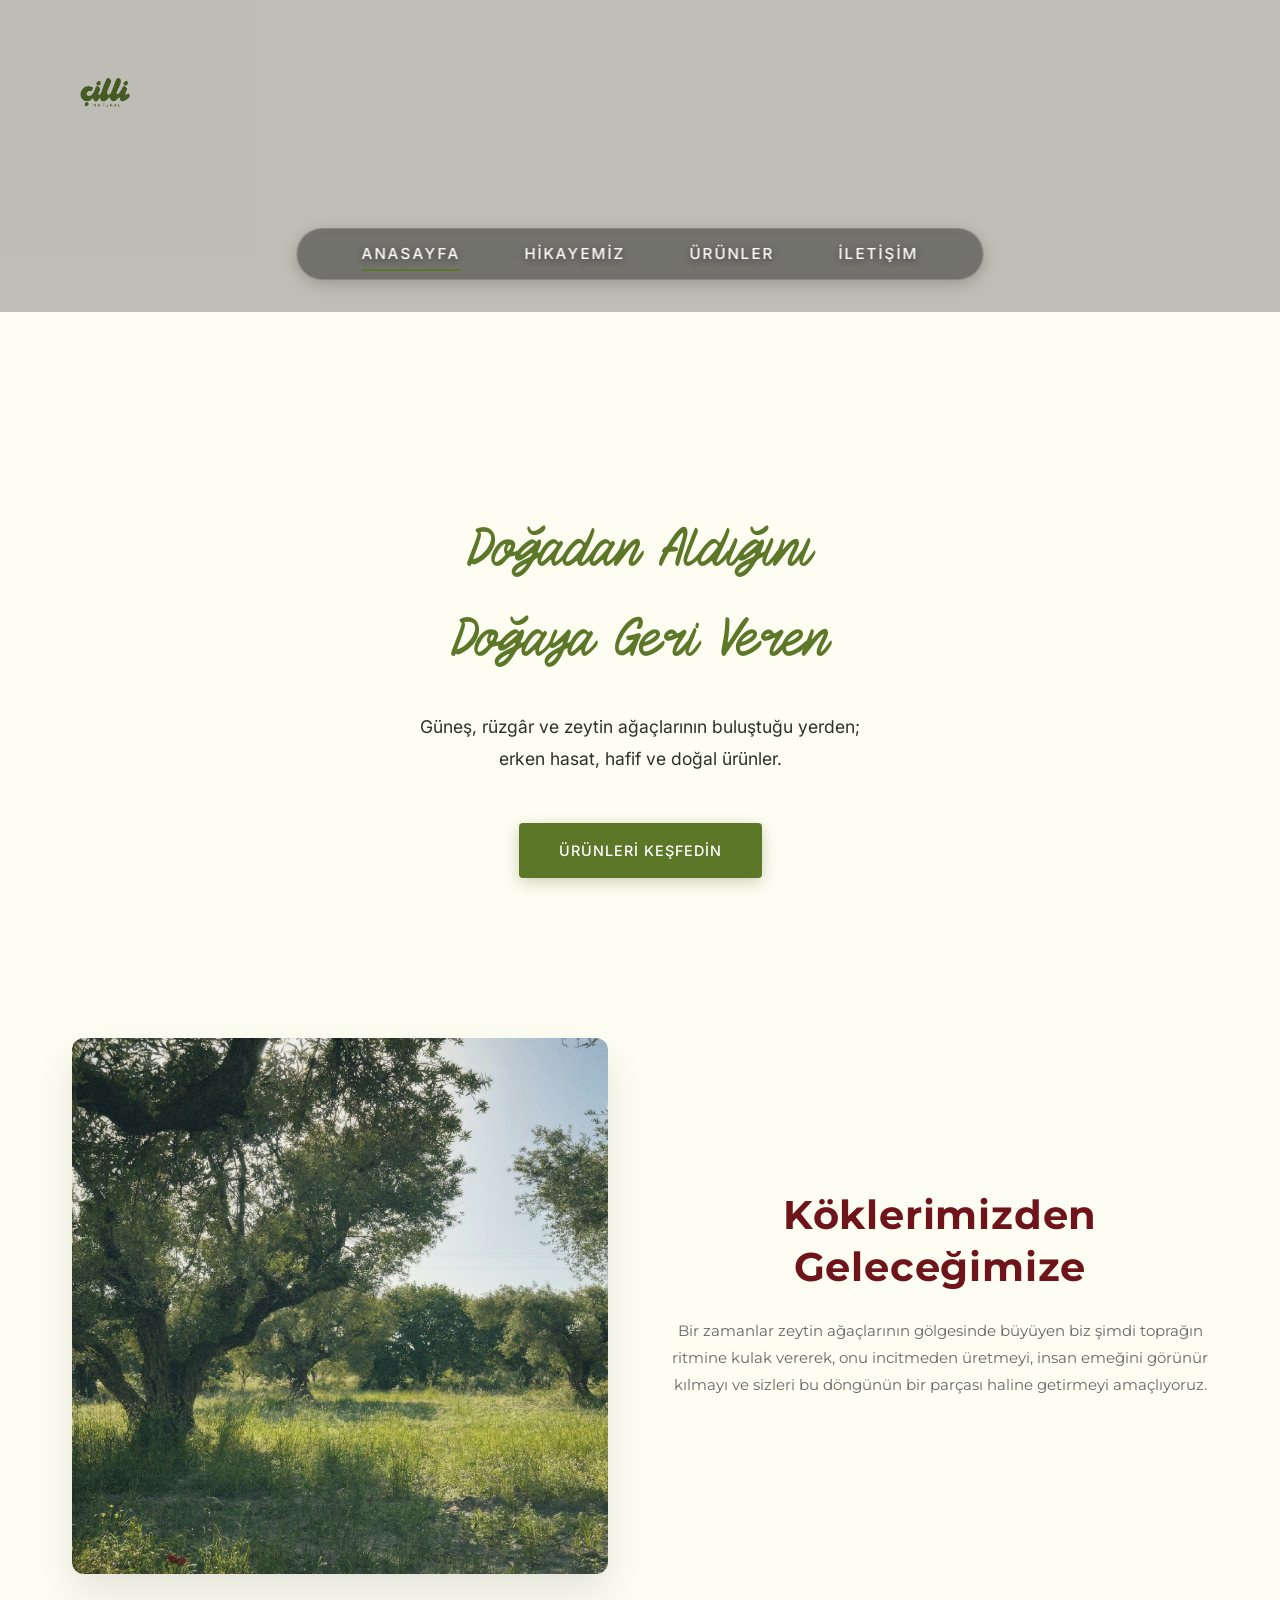
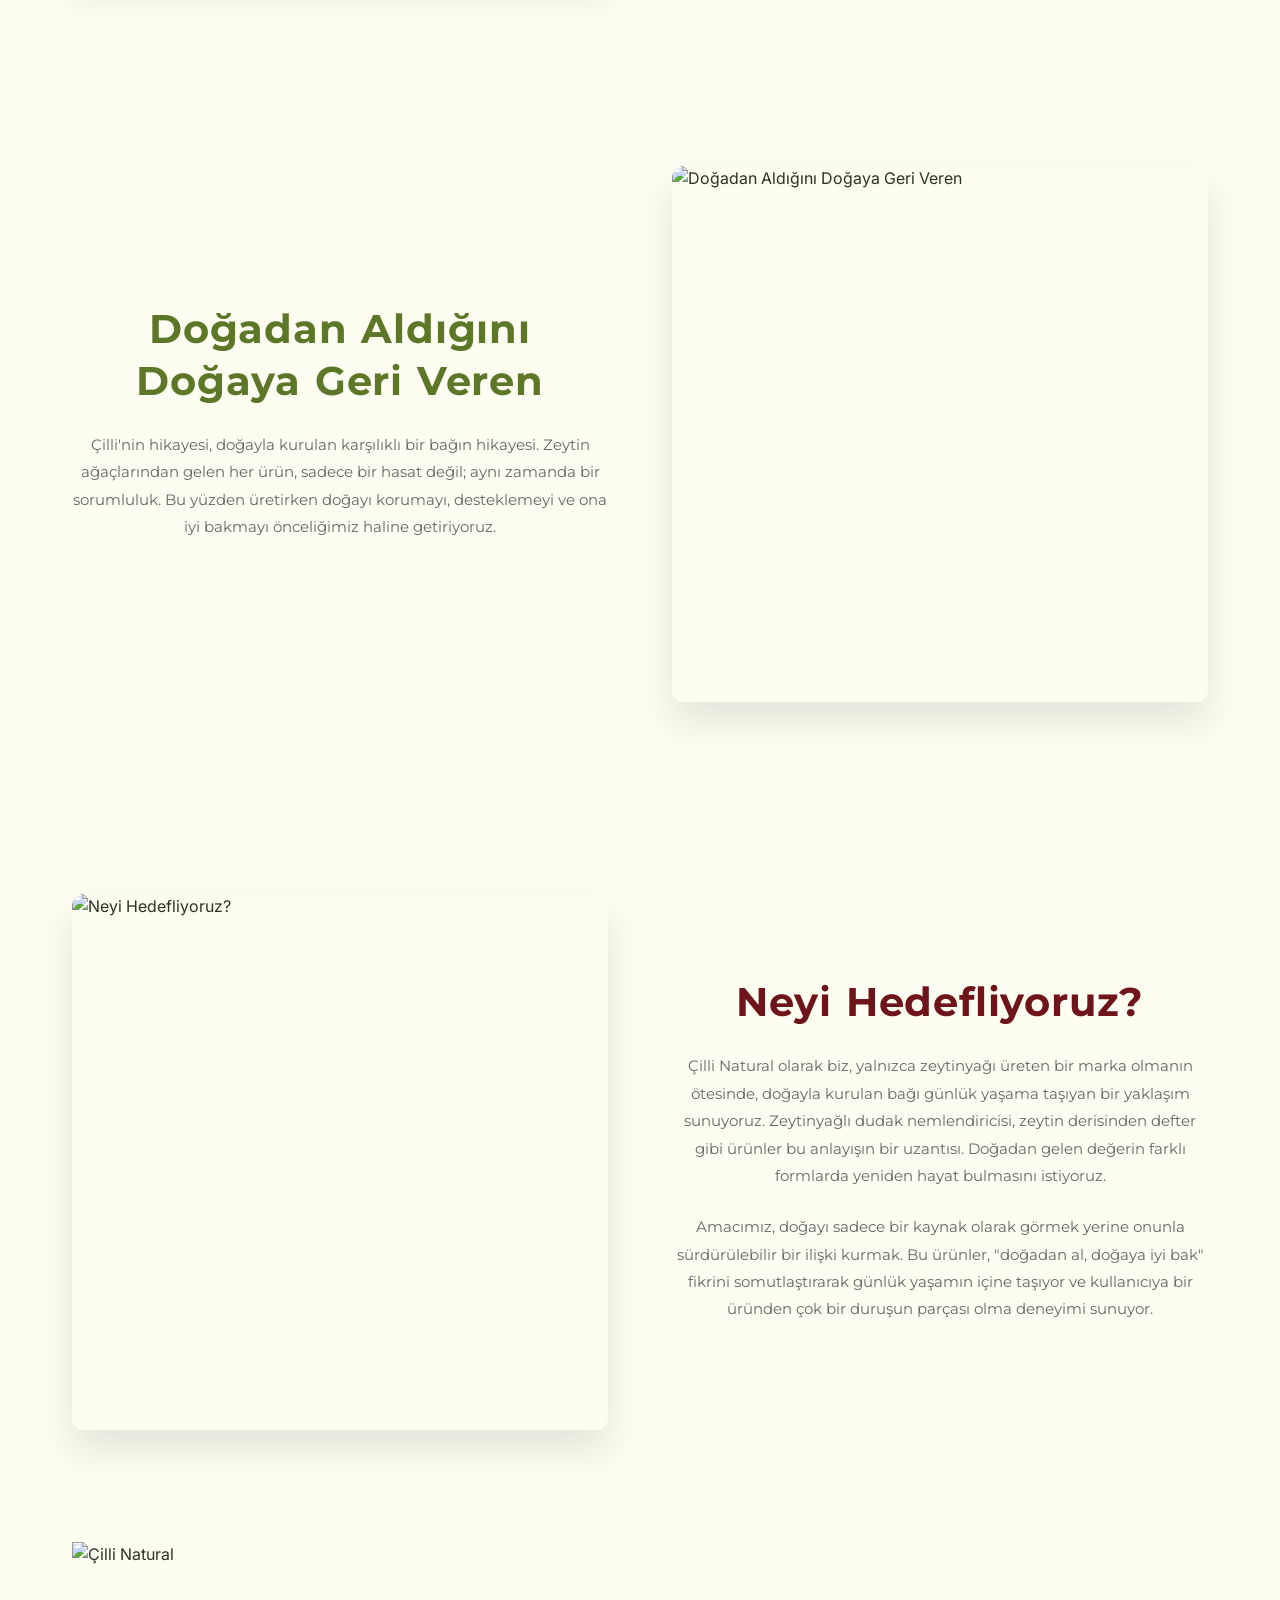
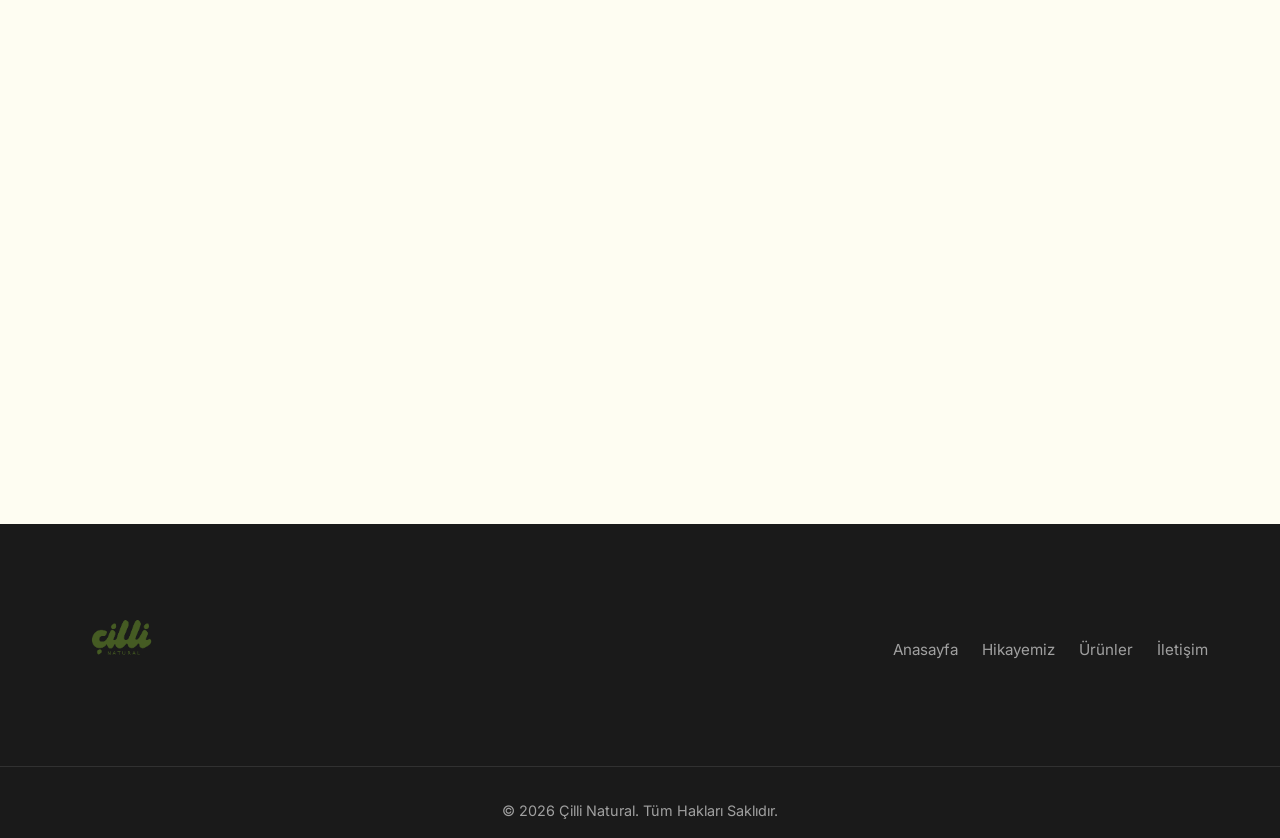
==== commit 7406c35e: "Add files via upload" ====
--- a/index.html
+++ b/index.html
@@ -61,7 +61,14 @@
 </head>
 <body>
     <!-- Navbar -->
-    <header class="navbar">
+    <header class="navbar" style="overflow: hidden;">
+        <!-- Video Background for Navbar -->
+        <video autoplay muted loop playsinline style="position: absolute; top: 0; left: 0; width: 100%; height: 100%; object-fit: cover; z-index: -2;">
+            <source src="assets/vide01.MOV" type="video/mp4">
+        </video>
+        <!-- Hafif karartma eklendi ki yazılar ve logo tamamen kaybolmasın (isteğe göre silinebilir) -->
+        <div style="position: absolute; top: 0; left: 0; width: 100%; height: 100%; background-color: rgba(0, 0, 0, 0.25); z-index: -1;"></div>
+        
         <div class="navbar-container">
             <a href="index.html" class="logo"><img src="assets/logo.png" alt="Çilli Natural Logo"></a>
             <nav class="nav-links">
@@ -81,7 +88,7 @@
     </header>
 
     <!-- Page Header -->
-    <section class="page-header fade-in-up" style="background-color: transparent; padding-top: 250px; text-align: center; padding-bottom: 4rem;">
+    <section class="page-header fade-in-up" style="background-color: transparent; padding-top: 500px; text-align: center; padding-bottom: 4rem;">
         <div class="container">
             <h1 class="page-title" style="color: var(--primary-color); font-family: var(--font-heading); font-style: italic; font-size: 3.5rem;">Doğadan Aldığını<br>Doğaya Geri Veren</h1>
             <p class="lead-text" style="max-width: 800px; margin: 2rem auto; color: var(--text-main); font-size: 1.1rem; line-height: 1.8;">
@@ -96,7 +103,7 @@
         <section class="content-section">
             <div class="container chapter-grid">
                 <div class="chapter-image-wrapper fade-in-right">
-                    <div class="placeholder-img"></div>
+                    <img src="assets/1.png" alt="Köklerimizden Geleceğimize" style="width: 100%; aspect-ratio: 1/1; object-fit: cover; display: block;">
                 </div>
                 <div class="chapter-text montserrat-text fade-in-left">
                     <h2 style="color: var(--secondary-color);">Köklerimizden<br>Geleceğimize</h2>
@@ -109,7 +116,7 @@
         <section class="content-section">
             <div class="container chapter-grid reverse">
                 <div class="chapter-image-wrapper fade-in-left">
-                    <div class="placeholder-img"></div>
+                    <img src="assets/2.png" alt="Doğadan Aldığını Doğaya Geri Veren" style="width: 100%; aspect-ratio: 1/1; object-fit: cover; display: block;">
                 </div>
                 <div class="chapter-text montserrat-text fade-in-right">
                     <h2 style="color: var(--primary-color);">Doğadan Aldığını<br>Doğaya Geri Veren</h2>
@@ -122,12 +129,17 @@
         <section class="content-section">
             <div class="container chapter-grid">
                 <div class="chapter-image-wrapper fade-in-right">
-                    <div class="placeholder-img"></div>
+                    <img src="assets/3.png" alt="Neyi Hedefliyoruz?" style="width: 100%; aspect-ratio: 1/1; object-fit: cover; display: block;">
                 </div>
                 <div class="chapter-text montserrat-text fade-in-left">
                     <h2 style="color: var(--secondary-color);">Neyi Hedefliyoruz?</h2>
                     <p style="font-weight: 400; margin-bottom: 1.5rem;">Çilli Natural olarak biz, yalnızca zeytinyağı üreten bir marka olmanın ötesinde, doğayla kurulan bağı günlük yaşama taşıyan bir yaklaşım sunuyoruz. Zeytinyağlı dudak nemlendiricisi, zeytin derisinden defter gibi ürünler bu anlayışın bir uzantısı. Doğadan gelen değerin farklı formlarda yeniden hayat bulmasını istiyoruz.</p>
                     <p style="font-weight: 400;">Amacımız, doğayı sadece bir kaynak olarak görmek yerine onunla sürdürülebilir bir ilişki kurmak. Bu ürünler, "doğadan al, doğaya iyi bak" fikrini somutlaştırarak günlük yaşamın içine taşıyor ve kullanıcıya bir üründen çok bir duruşun parçası olma deneyimi sunuyor.</p>
+                </div>
+                
+                <!-- Yatay Görsel (Chapter Grid İçi) -->
+                <div class="fade-in-up" style="grid-column: 1 / -1; margin-top: 3rem;">
+                    <img src="assets/index-sample-image.jpeg" alt="Çilli Natural" style="width: 100%; aspect-ratio: 21/9; object-fit: cover; display: block;">
                 </div>
             </div>
         </section>
--- a/styles.css
+++ b/styles.css
@@ -81,62 +81,82 @@
     top: 0;
     width: 100%;
     z-index: 1000;
-    background-color: rgba(250, 249, 246, 0.95);
-    backdrop-filter: blur(10px);
-    border-bottom: 1px solid rgba(0, 0, 0, 0.05);
     transition: var(--transition-smooth);
 }
 
 .navbar.scrolled {
-    padding: 0.5rem 0;
-    box-shadow: 0 4px 20px rgba(0, 0, 0, 0.05);
+    padding: 0;
+    box-shadow: 0 4px 20px rgba(0, 0, 0, 0.3);
 }
 
 .navbar-container {
-    display: flex;
-    flex-wrap: wrap;
-    justify-content: center;
-    align-items: center;
-    max-width: 1400px;
+    position: relative;
+    display: flex;
+    flex-direction: row;
+    justify-content: flex-start;
+    align-items: flex-start; /* Keeps logo at the top */
+    gap: 4.5rem;
+    max-width: 1600px;
     margin: 0 auto;
-    padding: 0.5rem 2rem;
-    transition: var(--transition-smooth);
+    padding: 2rem 4rem 10rem 4rem;
+    transition: all 0.5s cubic-bezier(0.4, 0, 0.2, 1);
 }
 
 .navbar.scrolled .navbar-container {
-    padding: 0.2rem 2rem;
+    padding: 1.5rem 4rem;
+    align-items: center; /* Centers logo vertically on scroll */
 }
 
 .logo {
     display: flex;
     align-items: center;
-    width: 100%;
-    justify-content: center;
-    margin-bottom: 0.2rem;
+    width: auto;
+    margin-bottom: 0;
 }
 
 .logo img {
-    height: 162px;
-    /* Base height */
+    height: 120px;
     width: auto;
     display: block;
-    transform: scale(1.44);
-    /* Increased by another 20% */
+    transition: height 0.5s cubic-bezier(0.4, 0, 0.2, 1);
+}
+
+.navbar.scrolled .logo img {
+    height: 65px; /* Shrinks smoothly */
 }
 
 .nav-links {
-    display: flex;
-    gap: 2.5rem;
-    margin-right: 2rem;
+    position: absolute;
+    left: 50%;
+    bottom: 2rem; /* Places it right above the page-header */
+    display: flex;
+    gap: 4rem;
+    align-items: center;
+    background: rgba(0, 0, 0, 0.4);
+    backdrop-filter: blur(8px);
+    padding: 0.8rem 4rem;
+    border-radius: 50px;
+    border: 1px solid rgba(255, 255, 255, 0.15);
+    box-shadow: 0 4px 15px rgba(0, 0, 0, 0.2);
+    margin: 0;
+    transition: all 0.5s cubic-bezier(0.4, 0, 0.2, 1);
+    transform: translateX(-50%); /* Centers it horizontally */
+}
+
+.navbar.scrolled .nav-links {
+    bottom: 50%;
+    transform: translate(-50%, 50%); /* Centers it both horizontally and vertically on scroll */
 }
 
 .nav-links a {
     font-size: 0.95rem;
     font-weight: 500;
     text-transform: uppercase;
-    letter-spacing: 1px;
-    position: relative;
-    color: var(--text-main);
+    letter-spacing: 2px;
+    position: relative;
+    color: #ffffff;
+    text-shadow: 0 2px 8px rgba(0,0,0,0.6); /* Slightly softened shadow since we have a background now */
+    transition: color 0.3s ease;
 }
 
 .nav-links a::after {
@@ -422,13 +442,11 @@
 }
 
 .footer-logo-img {
-    height: 140px;
-    /* Increased base height */
+    height: 162px;
     width: auto;
     margin-bottom: 1.5rem;
     display: block;
-    transform: scale(1.5);
-    /* Scaled even further */
+    transform: scale(0.9);
     transform-origin: left center;
 }
 
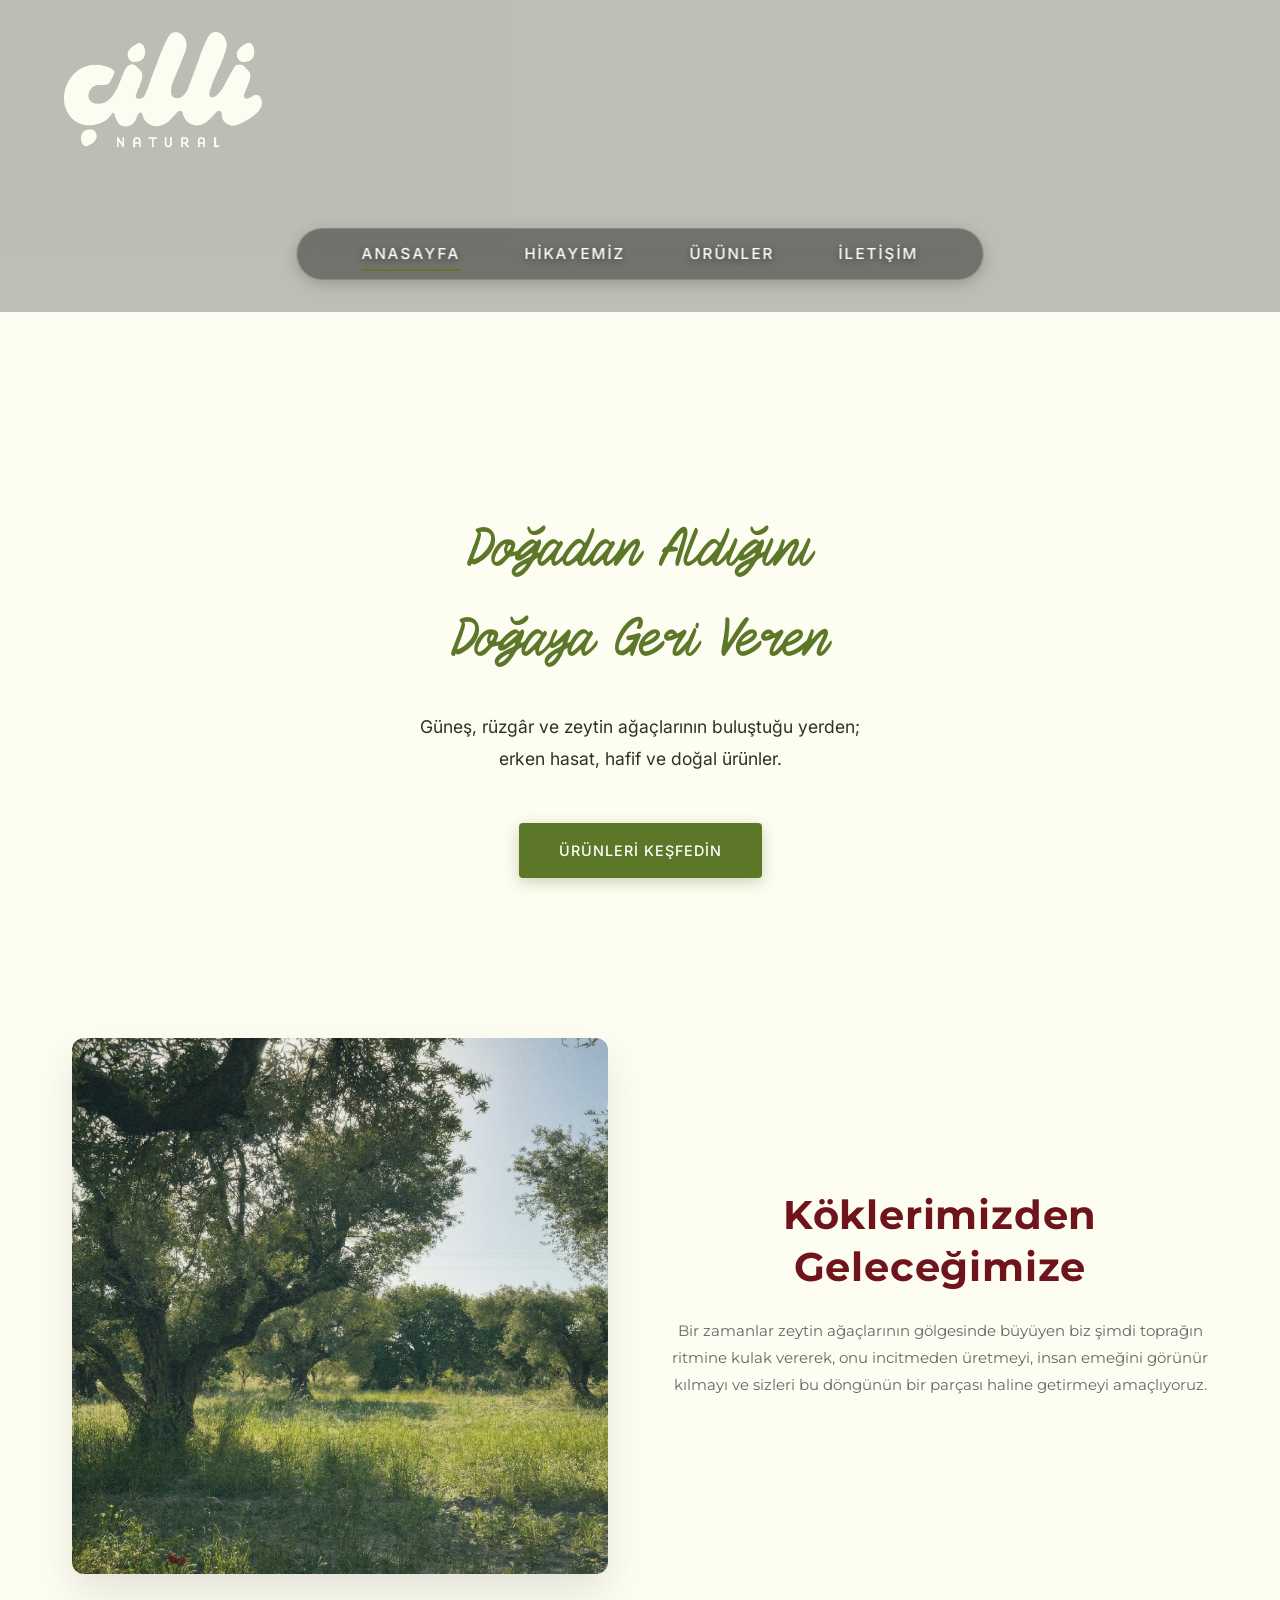
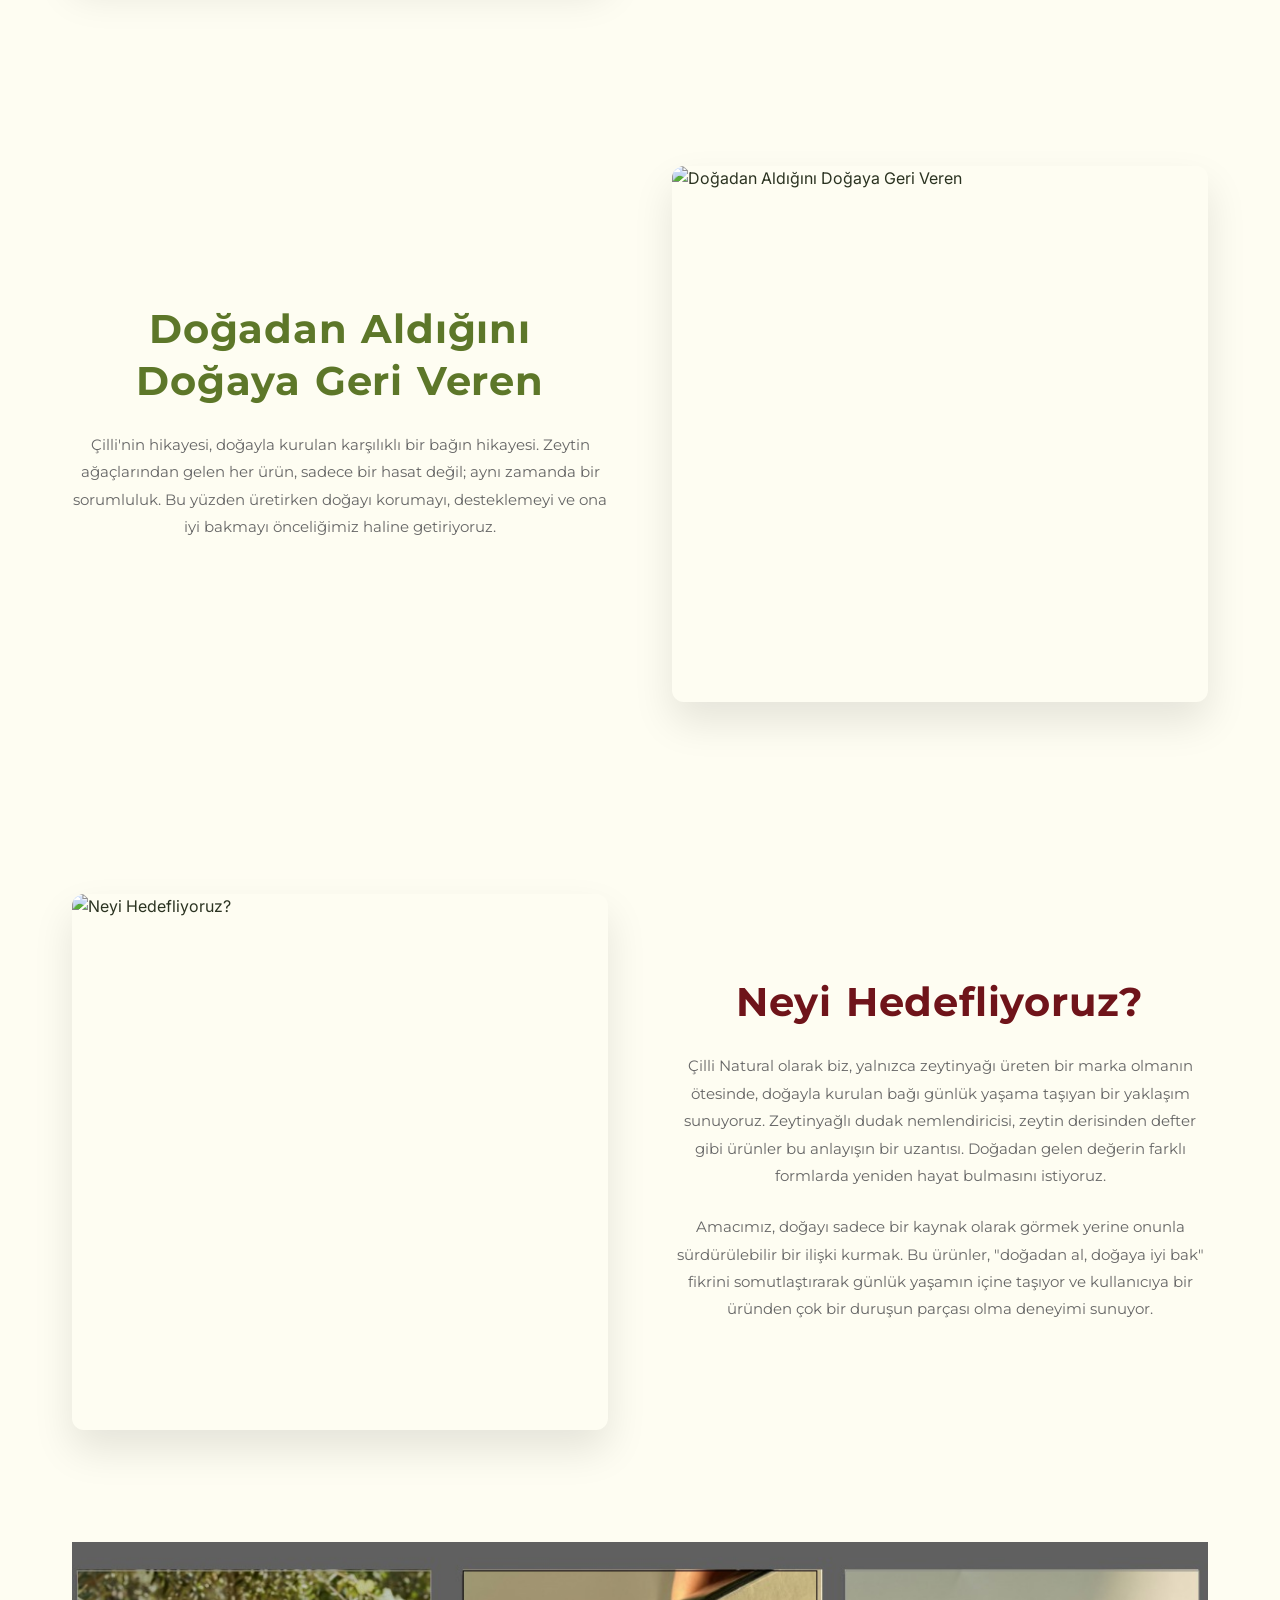
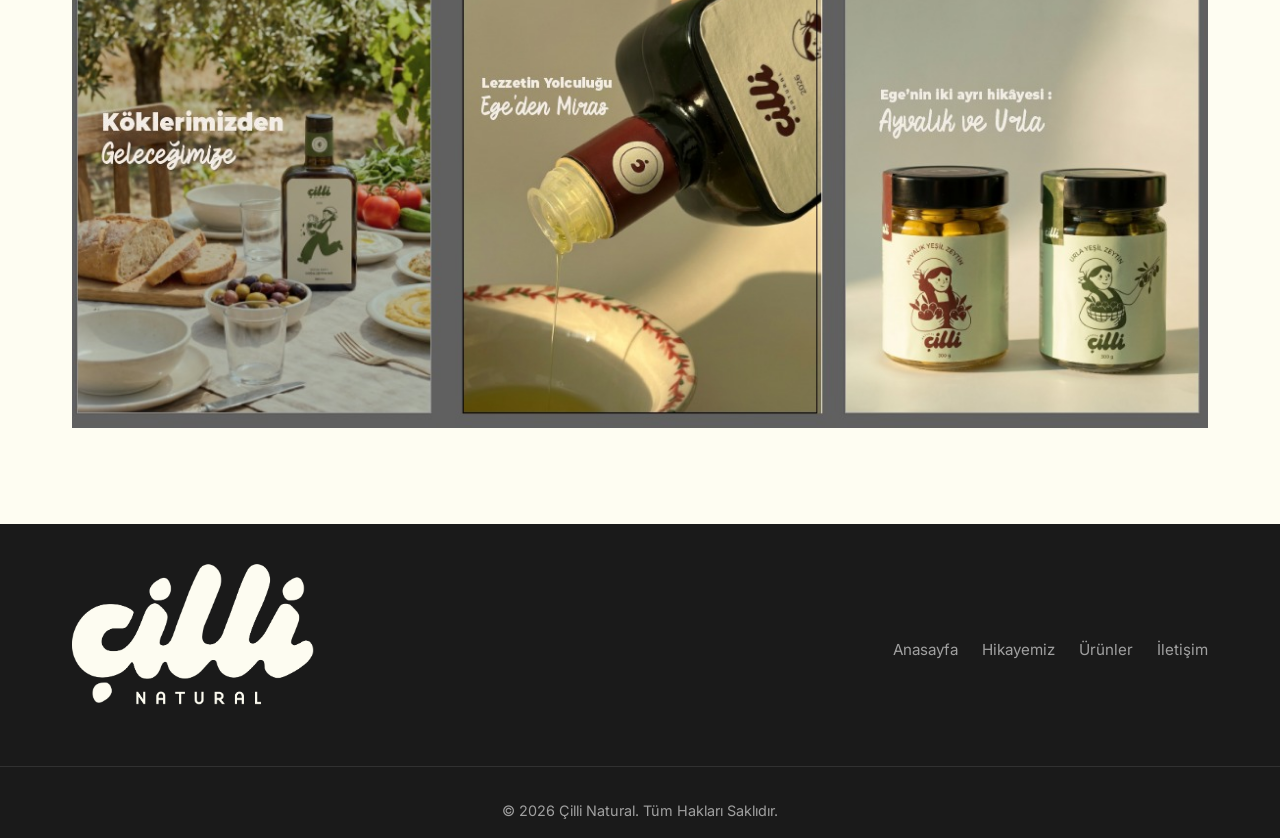
==== commit 4cd09e37: "Add files via upload" ====
--- a/index.html
+++ b/index.html
@@ -1,14 +1,18 @@
 <!DOCTYPE html>
 <html lang="tr">
+
 <head>
     <meta charset="UTF-8">
     <meta name="viewport" content="width=device-width, initial-scale=1.0">
     <title>Anasayfa | Çilli Natural</title>
-    <meta name="description" content="Ege’nin eşsiz doğasından sofralarınıza uzanan doğal ürün serüveni. Çilli Natural ile doğallığı keşfedin.">
+    <meta name="description"
+        content="Ege’nin eşsiz doğasından sofralarınıza uzanan doğal ürün serüveni. Çilli Natural ile doğallığı keşfedin.">
     <link rel="stylesheet" href="styles.css">
     <link rel="preconnect" href="https://fonts.googleapis.com">
     <link rel="preconnect" href="https://fonts.gstatic.com" crossorigin>
-    <link href="https://fonts.googleapis.com/css2?family=Inter:wght@300;400;500;600&family=Playfair+Display:ital,wght@0,400;0,600;0,700;1,400&display=swap" rel="stylesheet">
+    <link
+        href="https://fonts.googleapis.com/css2?family=Inter:wght@300;400;500;600&family=Playfair+Display:ital,wght@0,400;0,600;0,700;1,400&display=swap"
+        rel="stylesheet">
     <link href="https://fonts.googleapis.com/css2?family=Montserrat:wght@400;500;700&display=swap" rel="stylesheet">
     <link rel="stylesheet" href="https://cdnjs.cloudflare.com/ajax/libs/font-awesome/6.4.0/css/all.min.css">
     <style>
@@ -18,27 +22,31 @@
             gap: 2rem;
             margin-top: 4rem;
         }
+
         .feature-card {
             text-align: center;
             padding: 2rem;
             background: var(--bg-light);
             border-radius: 8px;
-            box-shadow: 0 10px 30px rgba(0,0,0,0.05);
+            box-shadow: 0 10px 30px rgba(0, 0, 0, 0.05);
             transition: var(--transition-smooth);
         }
+
         .feature-card:hover {
             transform: translateY(-10px);
         }
+
         .feature-icon {
             font-size: 2.5rem;
             color: var(--primary-color);
             margin-bottom: 1.5rem;
         }
-        
+
         .montserrat-text {
             font-family: 'Montserrat', sans-serif;
             text-align: center;
         }
+
         .montserrat-text h2 {
             font-family: 'Montserrat', sans-serif;
             font-weight: 700;
@@ -46,29 +54,36 @@
             margin-bottom: 1.5rem;
             line-height: 1.3;
         }
+
         .montserrat-text p {
             color: #666;
             line-height: 1.8;
             font-size: 0.95rem;
         }
+
         .placeholder-img {
-            background-color: #6b8e23; /* Olive green placeholder */
+            background-color: #6b8e23;
+            /* Olive green placeholder */
             aspect-ratio: 1 / 1;
             width: 100%;
             border-radius: 0;
         }
     </style>
 </head>
+
 <body>
     <!-- Navbar -->
-    <header class="navbar" style="overflow: hidden;">
+    <header class="navbar">
         <!-- Video Background for Navbar -->
-        <video autoplay muted loop playsinline style="position: absolute; top: 0; left: 0; width: 100%; height: 100%; object-fit: cover; z-index: -2;">
+        <video autoplay muted loop playsinline
+            style="position: absolute; top: 0; left: 0; width: 100%; height: 100%; object-fit: cover; z-index: -2;">
             <source src="assets/vide01.MOV" type="video/mp4">
         </video>
         <!-- Hafif karartma eklendi ki yazılar ve logo tamamen kaybolmasın (isteğe göre silinebilir) -->
-        <div style="position: absolute; top: 0; left: 0; width: 100%; height: 100%; background-color: rgba(0, 0, 0, 0.25); z-index: -1;"></div>
-        
+        <div
+            style="position: absolute; top: 0; left: 0; width: 100%; height: 100%; background-color: rgba(0, 0, 0, 0.25); z-index: -1;">
+        </div>
+
         <div class="navbar-container">
             <a href="index.html" class="logo"><img src="assets/logo.png" alt="Çilli Natural Logo"></a>
             <nav class="nav-links">
@@ -88,10 +103,14 @@
     </header>
 
     <!-- Page Header -->
-    <section class="page-header fade-in-up" style="background-color: transparent; padding-top: 500px; text-align: center; padding-bottom: 4rem;">
+    <section class="page-header fade-in-up"
+        style="background-color: transparent; padding-top: 500px; text-align: center; padding-bottom: 4rem;">
         <div class="container">
-            <h1 class="page-title" style="color: var(--primary-color); font-family: var(--font-heading); font-style: italic; font-size: 3.5rem;">Doğadan Aldığını<br>Doğaya Geri Veren</h1>
-            <p class="lead-text" style="max-width: 800px; margin: 2rem auto; color: var(--text-main); font-size: 1.1rem; line-height: 1.8;">
+            <h1 class="page-title"
+                style="color: var(--primary-color); font-family: var(--font-heading); font-style: italic; font-size: 3.5rem;">
+                Doğadan Aldığını<br>Doğaya Geri Veren</h1>
+            <p class="lead-text"
+                style="max-width: 800px; margin: 2rem auto; color: var(--text-main); font-size: 1.1rem; line-height: 1.8;">
                 Güneş, rüzgâr ve zeytin ağaçlarının buluştuğu yerden;<br>erken hasat, hafif ve doğal ürünler.
             </p>
             <a href="urunler.html" class="btn-primary" style="margin-top: 1rem;">Ürünleri Keşfedin</a>
@@ -103,11 +122,14 @@
         <section class="content-section">
             <div class="container chapter-grid">
                 <div class="chapter-image-wrapper fade-in-right">
-                    <img src="assets/1.png" alt="Köklerimizden Geleceğimize" style="width: 100%; aspect-ratio: 1/1; object-fit: cover; display: block;">
+                    <img src="assets/1.png" alt="Köklerimizden Geleceğimize"
+                        style="width: 100%; aspect-ratio: 1/1; object-fit: cover; display: block;">
                 </div>
                 <div class="chapter-text montserrat-text fade-in-left">
                     <h2 style="color: var(--secondary-color);">Köklerimizden<br>Geleceğimize</h2>
-                    <p style="font-weight: 400;">Bir zamanlar zeytin ağaçlarının gölgesinde büyüyen biz şimdi toprağın ritmine kulak vererek, onu incitmeden üretmeyi, insan emeğini görünür kılmayı ve sizleri bu döngünün bir parçası haline getirmeyi amaçlıyoruz.</p>
+                    <p style="font-weight: 400;">Bir zamanlar zeytin ağaçlarının gölgesinde büyüyen biz şimdi toprağın
+                        ritmine kulak vererek, onu incitmeden üretmeyi, insan emeğini görünür kılmayı ve sizleri bu
+                        döngünün bir parçası haline getirmeyi amaçlıyoruz.</p>
                 </div>
             </div>
         </section>
@@ -116,11 +138,15 @@
         <section class="content-section">
             <div class="container chapter-grid reverse">
                 <div class="chapter-image-wrapper fade-in-left">
-                    <img src="assets/2.png" alt="Doğadan Aldığını Doğaya Geri Veren" style="width: 100%; aspect-ratio: 1/1; object-fit: cover; display: block;">
+                    <img src="assets/2.png" alt="Doğadan Aldığını Doğaya Geri Veren"
+                        style="width: 100%; aspect-ratio: 1/1; object-fit: cover; display: block;">
                 </div>
                 <div class="chapter-text montserrat-text fade-in-right">
                     <h2 style="color: var(--primary-color);">Doğadan Aldığını<br>Doğaya Geri Veren</h2>
-                    <p style="font-weight: 400;">Çilli'nin hikayesi, doğayla kurulan karşılıklı bir bağın hikayesi. Zeytin ağaçlarından gelen her ürün, sadece bir hasat değil; aynı zamanda bir sorumluluk. Bu yüzden üretirken doğayı korumayı, desteklemeyi ve ona iyi bakmayı önceliğimiz haline getiriyoruz.</p>
+                    <p style="font-weight: 400;">Çilli'nin hikayesi, doğayla kurulan karşılıklı bir bağın hikayesi.
+                        Zeytin ağaçlarından gelen her ürün, sadece bir hasat değil; aynı zamanda bir sorumluluk. Bu
+                        yüzden üretirken doğayı korumayı, desteklemeyi ve ona iyi bakmayı önceliğimiz haline
+                        getiriyoruz.</p>
                 </div>
             </div>
         </section>
@@ -129,17 +155,25 @@
         <section class="content-section">
             <div class="container chapter-grid">
                 <div class="chapter-image-wrapper fade-in-right">
-                    <img src="assets/3.png" alt="Neyi Hedefliyoruz?" style="width: 100%; aspect-ratio: 1/1; object-fit: cover; display: block;">
+                    <img src="assets/3.png" alt="Neyi Hedefliyoruz?"
+                        style="width: 100%; aspect-ratio: 1/1; object-fit: cover; display: block;">
                 </div>
                 <div class="chapter-text montserrat-text fade-in-left">
                     <h2 style="color: var(--secondary-color);">Neyi Hedefliyoruz?</h2>
-                    <p style="font-weight: 400; margin-bottom: 1.5rem;">Çilli Natural olarak biz, yalnızca zeytinyağı üreten bir marka olmanın ötesinde, doğayla kurulan bağı günlük yaşama taşıyan bir yaklaşım sunuyoruz. Zeytinyağlı dudak nemlendiricisi, zeytin derisinden defter gibi ürünler bu anlayışın bir uzantısı. Doğadan gelen değerin farklı formlarda yeniden hayat bulmasını istiyoruz.</p>
-                    <p style="font-weight: 400;">Amacımız, doğayı sadece bir kaynak olarak görmek yerine onunla sürdürülebilir bir ilişki kurmak. Bu ürünler, "doğadan al, doğaya iyi bak" fikrini somutlaştırarak günlük yaşamın içine taşıyor ve kullanıcıya bir üründen çok bir duruşun parçası olma deneyimi sunuyor.</p>
-                </div>
-                
+                    <p style="font-weight: 400; margin-bottom: 1.5rem;">Çilli Natural olarak biz, yalnızca zeytinyağı
+                        üreten bir marka olmanın ötesinde, doğayla kurulan bağı günlük yaşama taşıyan bir yaklaşım
+                        sunuyoruz. Zeytinyağlı dudak nemlendiricisi, zeytin derisinden defter gibi ürünler bu anlayışın
+                        bir uzantısı. Doğadan gelen değerin farklı formlarda yeniden hayat bulmasını istiyoruz.</p>
+                    <p style="font-weight: 400;">Amacımız, doğayı sadece bir kaynak olarak görmek yerine onunla
+                        sürdürülebilir bir ilişki kurmak. Bu ürünler, "doğadan al, doğaya iyi bak" fikrini
+                        somutlaştırarak günlük yaşamın içine taşıyor ve kullanıcıya bir üründen çok bir duruşun parçası
+                        olma deneyimi sunuyor.</p>
+                </div>
+
                 <!-- Yatay Görsel (Chapter Grid İçi) -->
                 <div class="fade-in-up" style="grid-column: 1 / -1; margin-top: 3rem;">
-                    <img src="assets/index-sample-image.jpeg" alt="Çilli Natural" style="width: 100%; aspect-ratio: 21/9; object-fit: cover; display: block;">
+                    <img src="assets/index-sample-image.jpeg" alt="Çilli Natural"
+                        style="width: 100%; aspect-ratio: 21/9; object-fit: cover; display: block;">
                 </div>
             </div>
         </section>
@@ -168,4 +202,5 @@
 
     <script src="script.js"></script>
 </body>
-</html>
+
+</html>
--- a/styles.css
+++ b/styles.css
@@ -94,7 +94,8 @@
     display: flex;
     flex-direction: row;
     justify-content: flex-start;
-    align-items: flex-start; /* Keeps logo at the top */
+    align-items: flex-start;
+    /* Keeps logo at the top */
     gap: 4.5rem;
     max-width: 1600px;
     margin: 0 auto;
@@ -104,7 +105,8 @@
 
 .navbar.scrolled .navbar-container {
     padding: 1.5rem 4rem;
-    align-items: center; /* Centers logo vertically on scroll */
+    align-items: center;
+    /* Centers logo vertically on scroll */
 }
 
 .logo {
@@ -122,13 +124,15 @@
 }
 
 .navbar.scrolled .logo img {
-    height: 65px; /* Shrinks smoothly */
+    height: 65px;
+    /* Shrinks smoothly */
 }
 
 .nav-links {
     position: absolute;
     left: 50%;
-    bottom: 2rem; /* Places it right above the page-header */
+    bottom: 2rem;
+    /* Places it right above the page-header */
     display: flex;
     gap: 4rem;
     align-items: center;
@@ -140,12 +144,14 @@
     box-shadow: 0 4px 15px rgba(0, 0, 0, 0.2);
     margin: 0;
     transition: all 0.5s cubic-bezier(0.4, 0, 0.2, 1);
-    transform: translateX(-50%); /* Centers it horizontally */
+    transform: translateX(-50%);
+    /* Centers it horizontally */
 }
 
 .navbar.scrolled .nav-links {
     bottom: 50%;
-    transform: translate(-50%, 50%); /* Centers it both horizontally and vertically on scroll */
+    transform: translate(-50%, 50%);
+    /* Centers it both horizontally and vertically on scroll */
 }
 
 .nav-links a {
@@ -155,7 +161,8 @@
     letter-spacing: 2px;
     position: relative;
     color: #ffffff;
-    text-shadow: 0 2px 8px rgba(0,0,0,0.6); /* Slightly softened shadow since we have a background now */
+    text-shadow: 0 2px 8px rgba(0, 0, 0, 0.6);
+    /* Slightly softened shadow since we have a background now */
     transition: color 0.3s ease;
 }
 
@@ -209,11 +216,13 @@
 }
 
 .hamburger div {
-    width: 25px;
-    height: 2px;
-    background-color: var(--text-main);
-    margin: 5px;
+    width: 30px;
+    height: 3px;
+    background-color: #ffffff;
+    margin: 6px 0;
     transition: all 0.3s ease;
+    border-radius: 4px;
+    box-shadow: 0 0 8px rgba(255, 255, 255, 0.8), 0 0 15px rgba(255, 255, 255, 0.5); /* Parlak ve ışıklı (glowing) efekt */
 }
 
 /* Hero Section */
@@ -552,27 +561,57 @@
 }
 
 @media (max-width: 768px) {
+    .navbar-container {
+        padding: 1rem 1rem 1.5rem 1rem; /* Much smaller padding for mobile */
+    }
+
+    .navbar.scrolled .navbar-container {
+        padding: 0.8rem 1rem;
+    }
+
+    .logo img {
+        height: 60px; /* Smaller logo for mobile to reduce header height */
+    }
+
     .nav-links {
         display: flex;
         flex-direction: column;
         position: absolute;
         top: 100%;
         left: 0;
+        bottom: auto; /* Override desktop bottom */
         width: 100%;
-        background-color: var(--bg-color);
+        background-color: var(--bg-light); /* Solid cream background */
+        backdrop-filter: none; /* Remove blur */
         padding: 2rem;
-        box-shadow: 0 10px 20px rgba(0, 0, 0, 0.05);
-        transform: translateY(-150%);
-        opacity: 0;
-        visibility: hidden;
+        gap: 1.5rem; /* Tighter gap for mobile */
+        border-radius: 0; /* Remove pill shape */
+        border: none; /* Remove white border */
+        box-shadow: 0 10px 20px rgba(0, 0, 0, 0.1);
+        transform: translateY(-150%) !important; /* Override desktop translateX */
+        opacity: 0 !important;
+        visibility: hidden !important;
         transition: var(--transition-smooth);
         z-index: 999;
     }
 
+    .nav-links a {
+        color: var(--text-main); /* Dark text for readable mobile menu */
+        text-shadow: none; /* Remove desktop shadow */
+        font-size: 1.2rem;
+        font-weight: 500;
+        text-align: center;
+    }
+
     .nav-links.active {
-        transform: translateY(0);
-        opacity: 1;
-        visibility: visible;
+        transform: translateY(0) !important;
+        opacity: 1 !important;
+        visibility: visible !important;
+    }
+
+    .navbar.scrolled .nav-links {
+        bottom: auto;
+        transform: translateY(-150%) !important; /* Ensure it stays hidden if scrolled */
     }
 
     .hamburger {
